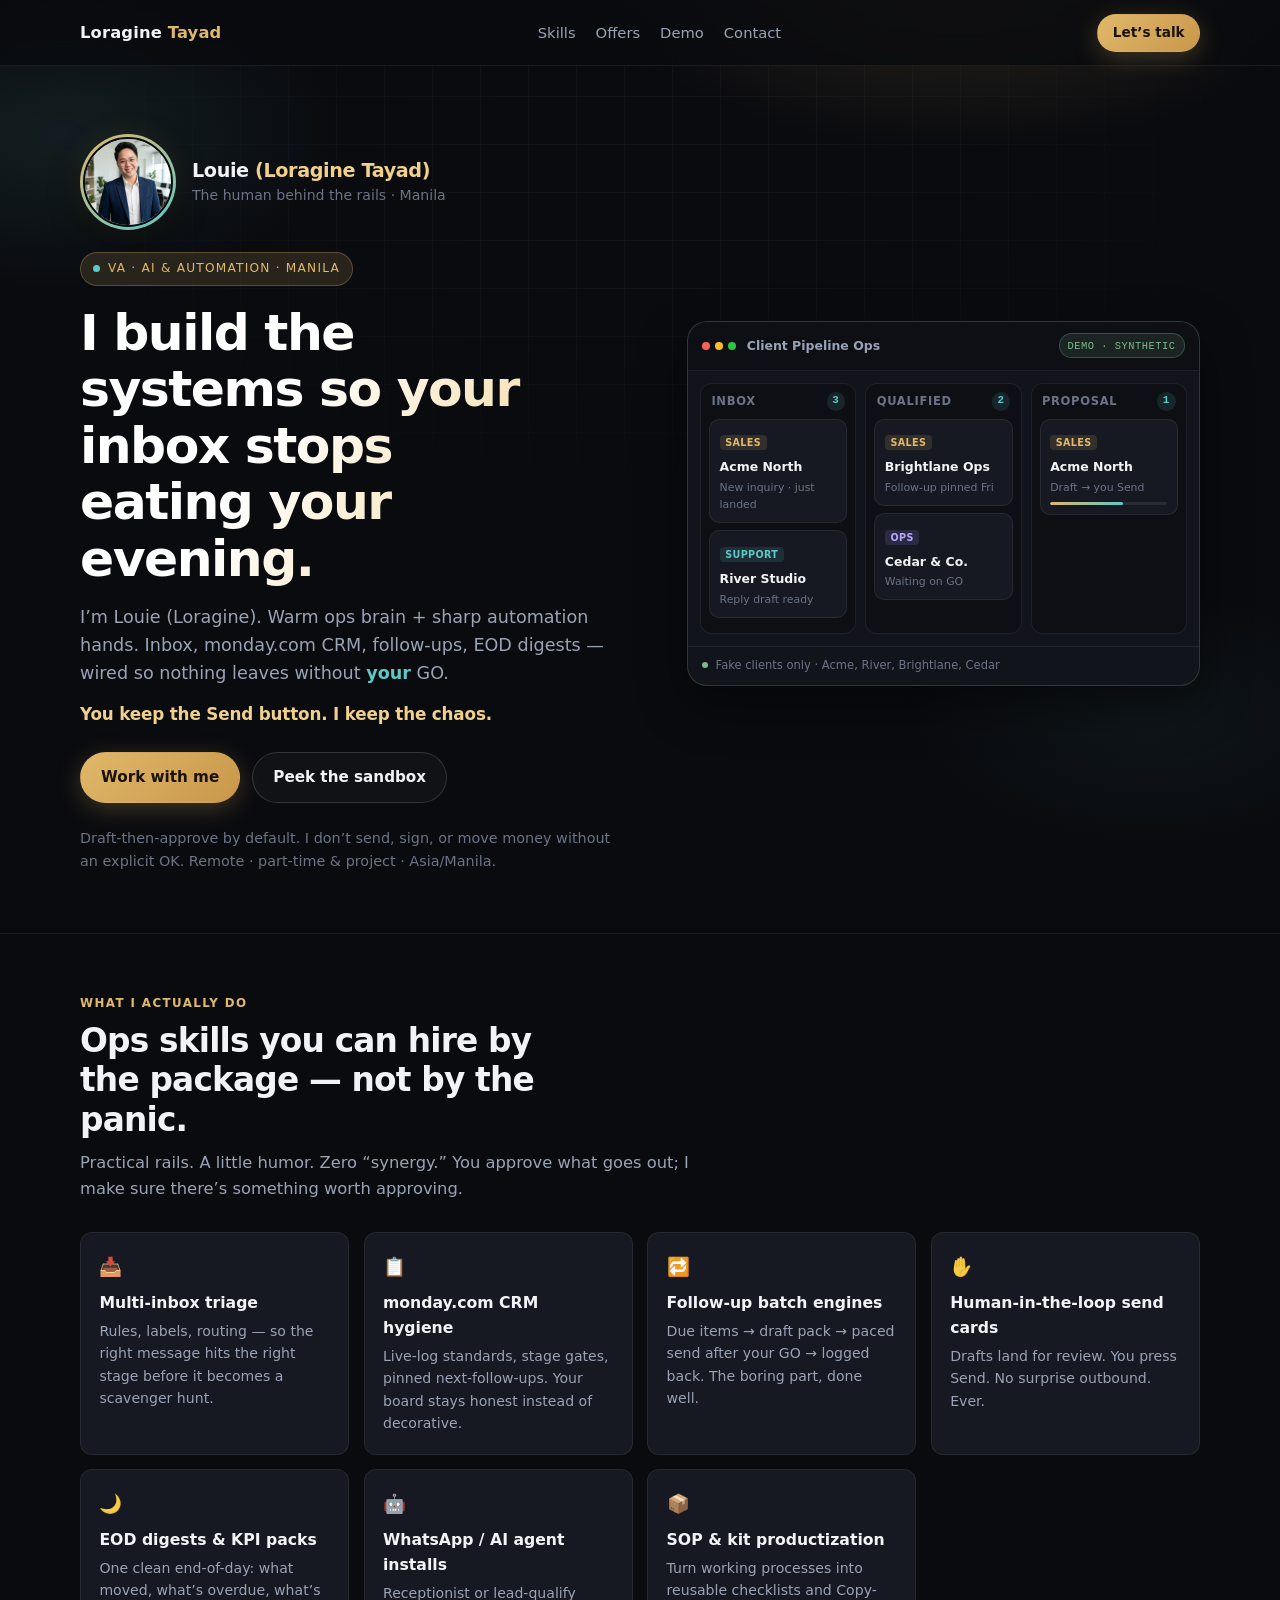
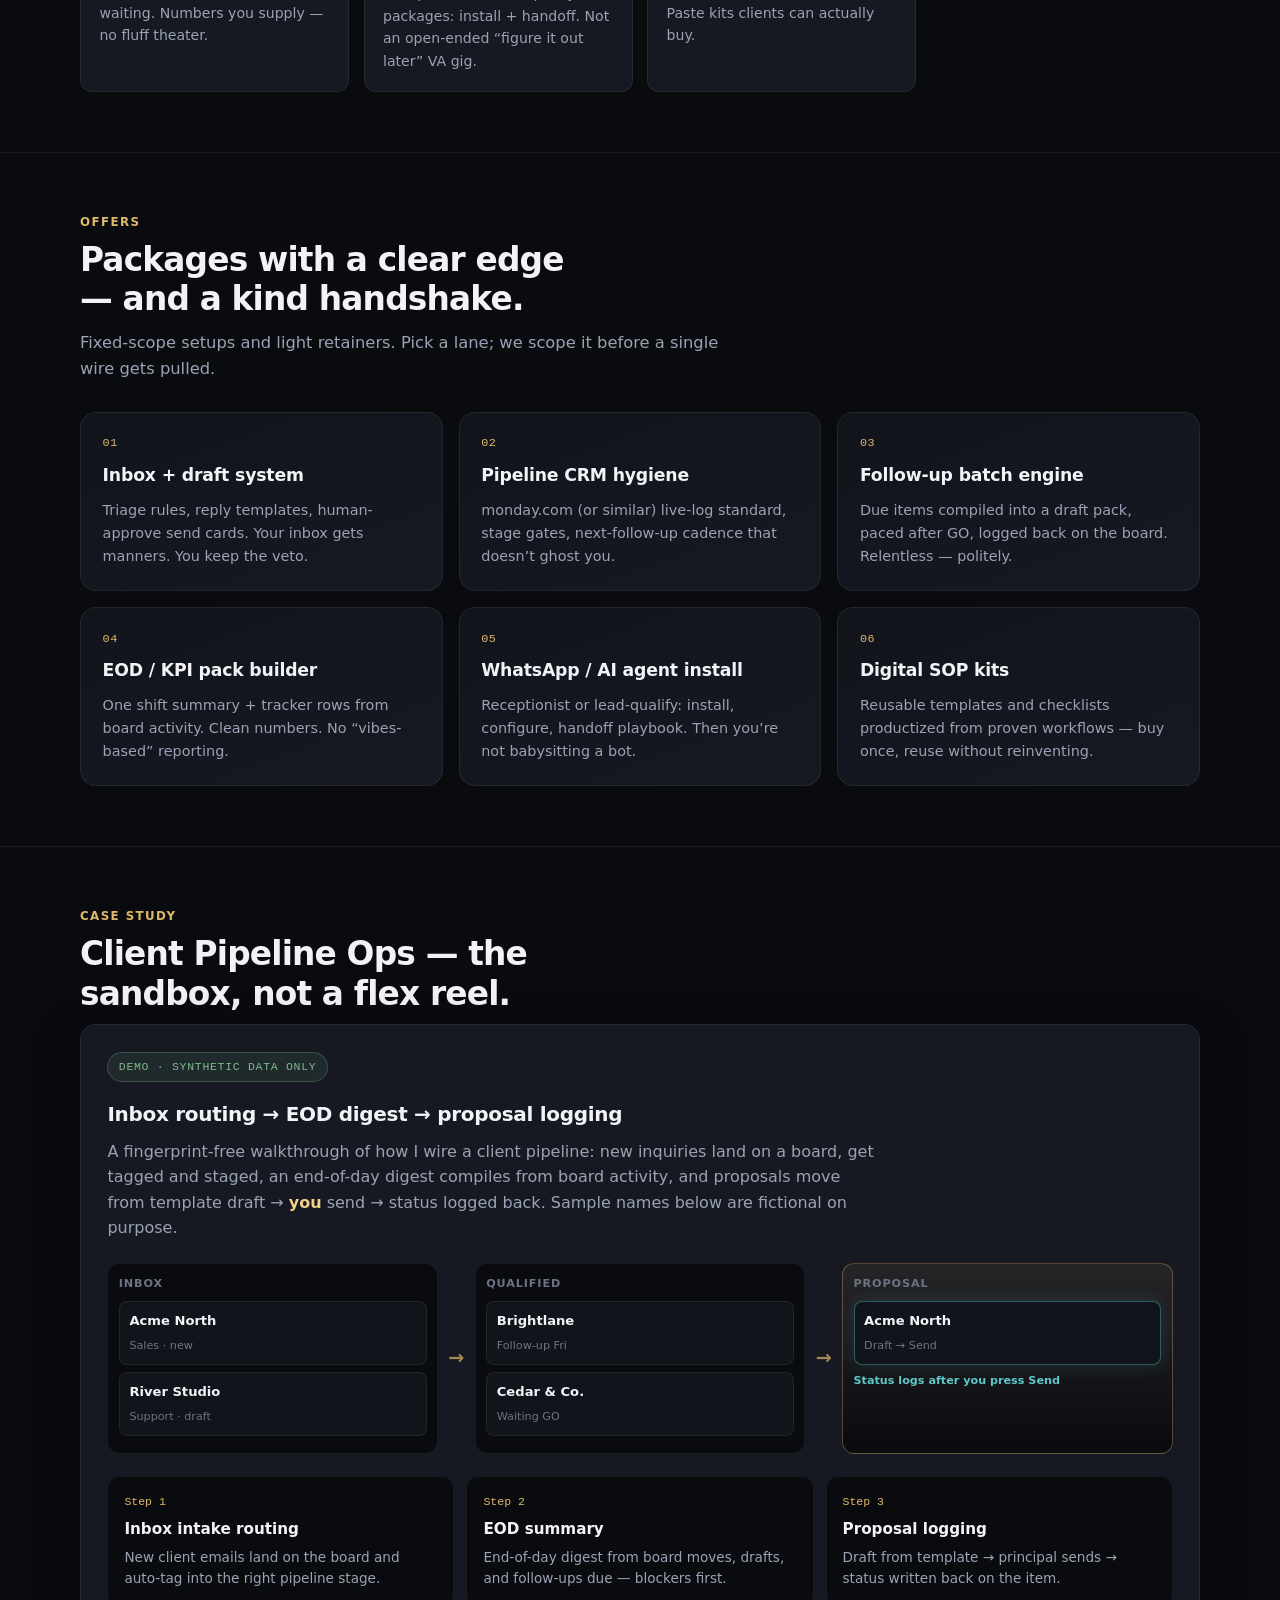
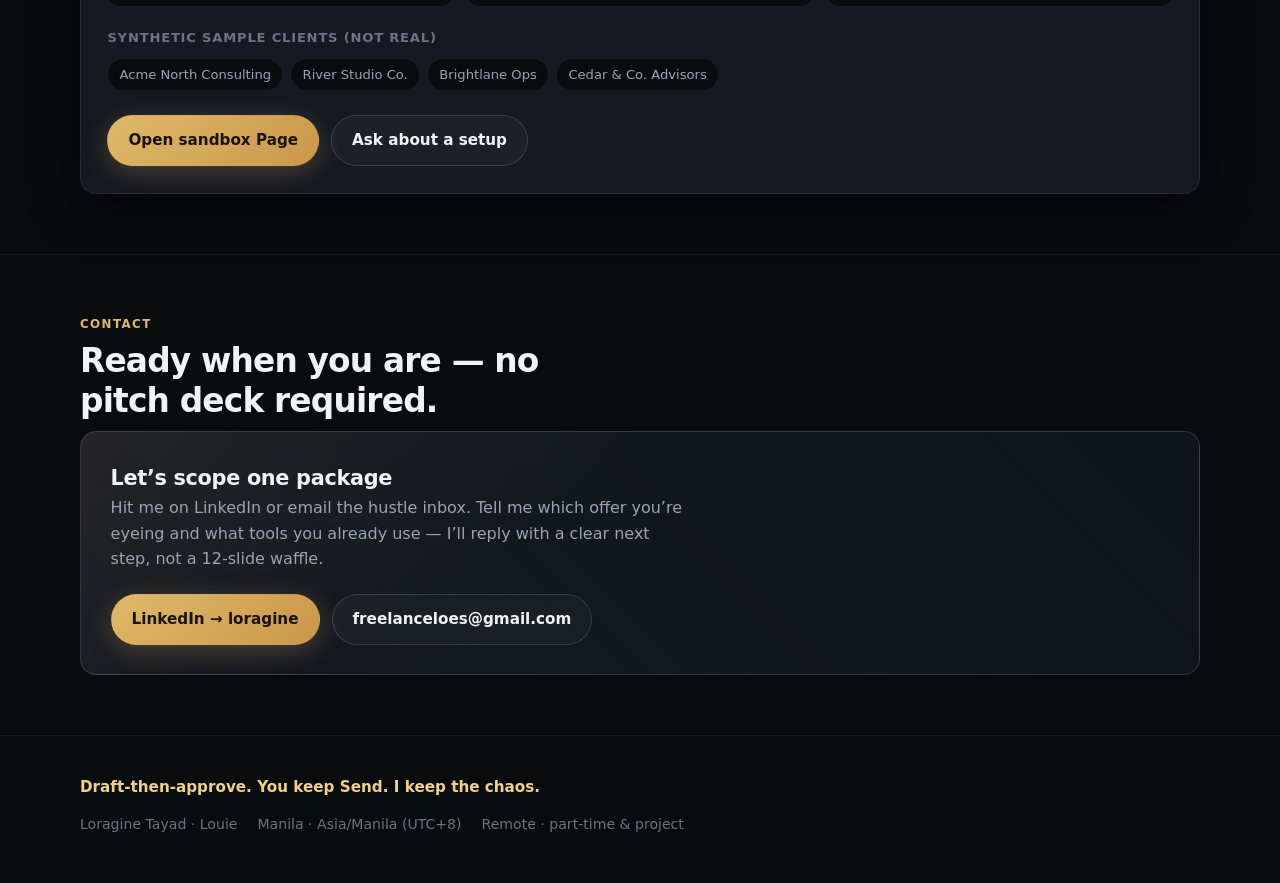
==== index.html @ 125ea27e "Replace hero portrait with Louie’s real headshot Use the 1024×1024 smiling photo (glasses, white shi" ====
<!DOCTYPE html>
<html lang="en">
<head>
  <meta charset="utf-8" />
  <meta name="viewport" content="width=device-width, initial-scale=1" />
  <title>Loragine Tayad — VA + AI/Automation Systems</title>
  <meta name="description" content="Virtual Assistant who builds inbox, monday.com CRM, and follow-up systems — draft-then-approve, so you keep the Send button." />
  <meta name="theme-color" content="#0a0b0f" />
  <link rel="stylesheet" href="styles.css" />
</head>
<body>
  <div class="bg-grid" aria-hidden="true"></div>
  <div class="bg-glow" aria-hidden="true"></div>

  <header class="topbar">
    <div class="wrap topbar-inner">
      <a class="brand" href="#top">Loragine <span>Tayad</span></a>
      <nav class="nav" aria-label="Primary">
        <a href="#skills">Skills</a>
        <a href="#offers">Offers</a>
        <a href="#demo">Demo</a>
        <a href="#contact">Contact</a>
      </nav>
      <a class="btn btn-sm btn-primary topbar-cta" href="#contact">Let’s talk</a>
    </div>
  </header>

  <main id="top">
    <section class="hero">
      <div class="wrap hero-grid">
        <div class="hero-copy reveal">
          <div class="hero-identity">
            <figure class="hero-portrait">
              <img
                src="assets/louie-headshot.jpg"
                srcset="assets/louie-headshot.jpg 512w"
                sizes="(max-width: 720px) 72px, 96px"
                width="96"
                height="96"
                alt="Louie (Loragine Tayad) — VA and automation systems"
                loading="eager"
                decoding="async"
                fetchpriority="high"
              />
            </figure>
            <div class="hero-identity-text">
              <p class="hero-name">Louie <span class="hero-name-brand">(Loragine Tayad)</span></p>
              <p class="hero-tagline">The human behind the rails · Manila</p>
            </div>
          </div>
          <p class="eyebrow"><span class="pulse"></span> VA · AI &amp; Automation · Manila</p>
          <h1>I build the systems so your inbox stops eating your evening.</h1>
          <p class="lede">
            I’m Louie (Loragine). Warm ops brain + sharp automation hands.
            Inbox, monday.com CRM, follow-ups, EOD digests — wired so nothing
            leaves without <em>your</em> GO.
          </p>
          <p class="punch">You keep the Send button. I keep the chaos.</p>
          <div class="cta-row">
            <a class="btn btn-primary" href="#contact">Work with me</a>
            <a class="btn btn-ghost" href="#demo">Peek the sandbox</a>
          </div>
          <p class="trust">
            Draft-then-approve by default. I don’t send, sign, or move money
            without an explicit OK. Remote · part-time &amp; project · Asia/Manila.
          </p>
        </div>

        <aside class="hero-board reveal" aria-label="Synthetic pipeline demo preview">
          <div class="board-chrome">
            <div class="dots"><span></span><span></span><span></span></div>
            <span class="board-title">Client Pipeline Ops</span>
            <span class="demo-pill">DEMO · synthetic</span>
          </div>
          <div class="kanban">
            <div class="col">
              <div class="col-h">Inbox <span>3</span></div>
              <div class="card c-in anim-1">
                <span class="tag-mini sales">Sales</span>
                <strong>Acme North</strong>
                <em>New inquiry · just landed</em>
              </div>
              <div class="card c-in anim-2">
                <span class="tag-mini support">Support</span>
                <strong>River Studio</strong>
                <em>Reply draft ready</em>
              </div>
            </div>
            <div class="col">
              <div class="col-h">Qualified <span>2</span></div>
              <div class="card c-q anim-3">
                <span class="tag-mini sales">Sales</span>
                <strong>Brightlane Ops</strong>
                <em>Follow-up pinned Fri</em>
              </div>
              <div class="card c-q anim-4">
                <span class="tag-mini ops">Ops</span>
                <strong>Cedar &amp; Co.</strong>
                <em>Waiting on GO</em>
              </div>
            </div>
            <div class="col">
              <div class="col-h">Proposal <span>1</span></div>
              <div class="card c-p anim-5">
                <span class="tag-mini sales">Sales</span>
                <strong>Acme North</strong>
                <em>Draft → you Send</em>
                <div class="status-bar"><i></i></div>
              </div>
            </div>
          </div>
          <div class="board-foot">
            <span class="live-dot"></span> Fake clients only · Acme, River, Brightlane, Cedar
          </div>
        </aside>
      </div>
    </section>

    <section id="skills">
      <div class="wrap">
        <p class="section-label reveal">What I actually do</p>
        <h2 class="reveal">Ops skills you can hire by the package — not by the panic.</h2>
        <p class="section-intro reveal">
          Practical rails. A little humor. Zero “synergy.” You approve what goes out; I make sure there’s something worth approving.
        </p>
        <div class="skills-grid">
          <article class="skill reveal">
            <span class="skill-ico" aria-hidden="true">📥</span>
            <strong>Multi-inbox triage</strong>
            <p>Rules, labels, routing — so the right message hits the right stage before it becomes a scavenger hunt.</p>
          </article>
          <article class="skill reveal">
            <span class="skill-ico" aria-hidden="true">📋</span>
            <strong>monday.com CRM hygiene</strong>
            <p>Live-log standards, stage gates, pinned next-follow-ups. Your board stays honest instead of decorative.</p>
          </article>
          <article class="skill reveal">
            <span class="skill-ico" aria-hidden="true">🔁</span>
            <strong>Follow-up batch engines</strong>
            <p>Due items → draft pack → paced send after your GO → logged back. The boring part, done well.</p>
          </article>
          <article class="skill reveal">
            <span class="skill-ico" aria-hidden="true">✋</span>
            <strong>Human-in-the-loop send cards</strong>
            <p>Drafts land for review. You press Send. No surprise outbound. Ever.</p>
          </article>
          <article class="skill reveal">
            <span class="skill-ico" aria-hidden="true">🌙</span>
            <strong>EOD digests &amp; KPI packs</strong>
            <p>One clean end-of-day: what moved, what’s overdue, what’s waiting. Numbers you supply — no fluff theater.</p>
          </article>
          <article class="skill reveal">
            <span class="skill-ico" aria-hidden="true">🤖</span>
            <strong>WhatsApp / AI agent installs</strong>
            <p>Receptionist or lead-qualify packages: install + handoff. Not an open-ended “figure it out later” VA gig.</p>
          </article>
          <article class="skill reveal">
            <span class="skill-ico" aria-hidden="true">📦</span>
            <strong>SOP &amp; kit productization</strong>
            <p>Turn working processes into reusable checklists and Copy-Paste kits clients can actually buy.</p>
          </article>
        </div>
      </div>
    </section>

    <section id="offers">
      <div class="wrap">
        <p class="section-label reveal">Offers</p>
        <h2 class="reveal">Packages with a clear edge — and a kind handshake.</h2>
        <p class="section-intro reveal">
          Fixed-scope setups and light retainers. Pick a lane; we scope it before a single wire gets pulled.
        </p>
        <div class="offers-grid">
          <article class="offer reveal">
            <span class="num">01</span>
            <h3>Inbox + draft system</h3>
            <p>Triage rules, reply templates, human-approve send cards. Your inbox gets manners. You keep the veto.</p>
          </article>
          <article class="offer reveal">
            <span class="num">02</span>
            <h3>Pipeline CRM hygiene</h3>
            <p>monday.com (or similar) live-log standard, stage gates, next-follow-up cadence that doesn’t ghost you.</p>
          </article>
          <article class="offer reveal">
            <span class="num">03</span>
            <h3>Follow-up batch engine</h3>
            <p>Due items compiled into a draft pack, paced after GO, logged back on the board. Relentless — politely.</p>
          </article>
          <article class="offer reveal">
            <span class="num">04</span>
            <h3>EOD / KPI pack builder</h3>
            <p>One shift summary + tracker rows from board activity. Clean numbers. No “vibes-based” reporting.</p>
          </article>
          <article class="offer reveal">
            <span class="num">05</span>
            <h3>WhatsApp / AI agent install</h3>
            <p>Receptionist or lead-qualify: install, configure, handoff playbook. Then you’re not babysitting a bot.</p>
          </article>
          <article class="offer reveal">
            <span class="num">06</span>
            <h3>Digital SOP kits</h3>
            <p>Reusable templates and checklists productized from proven workflows — buy once, reuse without reinventing.</p>
          </article>
        </div>
      </div>
    </section>

    <section id="demo">
      <div class="wrap">
        <p class="section-label reveal">Case study</p>
        <h2 class="reveal">Client Pipeline Ops — the sandbox, not a flex reel.</h2>
        <div class="case reveal">
          <span class="demo-banner">DEMO · synthetic data only</span>
          <h3>Inbox routing → EOD digest → proposal logging</h3>
          <p>
            A fingerprint-free walkthrough of how I wire a client pipeline: new inquiries land on a board,
            get tagged and staged, an end-of-day digest compiles from board activity, and proposals move
            from template draft → <strong>you</strong> send → status logged back. Sample names below are fictional on purpose.
          </p>

          <div class="board-preview-lg" aria-hidden="true">
            <div class="bp-col">
              <header>Inbox</header>
              <div class="bp-card"><b>Acme North</b><span>Sales · new</span></div>
              <div class="bp-card"><b>River Studio</b><span>Support · draft</span></div>
            </div>
            <div class="bp-arrow">→</div>
            <div class="bp-col">
              <header>Qualified</header>
              <div class="bp-card"><b>Brightlane</b><span>Follow-up Fri</span></div>
              <div class="bp-card"><b>Cedar &amp; Co.</b><span>Waiting GO</span></div>
            </div>
            <div class="bp-arrow">→</div>
            <div class="bp-col accent">
              <header>Proposal</header>
              <div class="bp-card glow"><b>Acme North</b><span>Draft → Send</span></div>
              <div class="bp-note">Status logs after you press Send</div>
            </div>
          </div>

          <div class="flow">
            <div class="flow-step">
              <div class="step-n">Step 1</div>
              <strong>Inbox intake routing</strong>
              <p>New client emails land on the board and auto-tag into the right pipeline stage.</p>
            </div>
            <div class="flow-step">
              <div class="step-n">Step 2</div>
              <strong>EOD summary</strong>
              <p>End-of-day digest from board moves, drafts, and follow-ups due — blockers first.</p>
            </div>
            <div class="flow-step">
              <div class="step-n">Step 3</div>
              <strong>Proposal logging</strong>
              <p>Draft from template → principal sends → status written back on the item.</p>
            </div>
          </div>

          <div class="samples">
            <h4>Synthetic sample clients (not real)</h4>
            <div class="sample-tags">
              <span class="tag">Acme North Consulting</span>
              <span class="tag">River Studio Co.</span>
              <span class="tag">Brightlane Ops</span>
              <span class="tag">Cedar &amp; Co. Advisors</span>
            </div>
          </div>

          <div class="cta-row" style="margin-top: 1.5rem;">
            <a class="btn btn-primary" href="https://cursor.com/canvas/store-31d9d9e1-8314-42cf-82dd-12904facf431/64502b14-8eba-4859-a90d-d63d875d2059" target="_blank" rel="noopener noreferrer">Open sandbox Page</a>
            <a class="btn btn-ghost" href="#contact">Ask about a setup</a>
          </div>
        </div>
      </div>
    </section>

    <section id="contact">
      <div class="wrap">
        <p class="section-label reveal">Contact</p>
        <h2 class="reveal">Ready when you are — no pitch deck required.</h2>
        <div class="contact-card reveal">
          <div>
            <h3>Let’s scope one package</h3>
            <p>
              Hit me on LinkedIn or email the hustle inbox. Tell me which offer you’re eyeing and
              what tools you already use — I’ll reply with a clear next step, not a 12-slide waffle.
            </p>
          </div>
          <div class="contact-links">
            <a class="btn btn-primary" href="https://www.linkedin.com/in/loragine/" target="_blank" rel="noopener noreferrer">LinkedIn → loragine</a>
            <a class="btn btn-ghost" href="mailto:freelanceloes@gmail.com">freelanceloes@gmail.com</a>
          </div>
        </div>
      </div>
    </section>
  </main>

  <footer>
    <div class="wrap">
      <p class="promise">Draft-then-approve. You keep Send. I keep the chaos.</p>
      <div class="meta">
        <span>Loragine Tayad · Louie</span>
        <span>Manila · Asia/Manila (UTC+8)</span>
        <span>Remote · part-time &amp; project</span>
      </div>
    </div>
  </footer>

  <script>
    (function () {
      var nodes = document.querySelectorAll('.reveal');
      if (!('IntersectionObserver' in window)) {
        nodes.forEach(function (n) { n.classList.add('in'); });
        return;
      }
      var io = new IntersectionObserver(function (entries) {
        entries.forEach(function (e) {
          if (e.isIntersecting) {
            e.target.classList.add('in');
            io.unobserve(e.target);
          }
        });
      }, { threshold: 0.12, rootMargin: '0px 0px -40px 0px' });
      nodes.forEach(function (n) { io.observe(n); });
    })();
  </script>
</body>
</html>
---- styles.css ----
:root {
  --bg: #0a0b0f;
  --bg-elevated: #12141c;
  --bg-card: #161922;
  --border: rgba(255, 255, 255, 0.07);
  --border-strong: rgba(255, 255, 255, 0.14);
  --text: #f2f3f7;
  --text-muted: #9aa3b5;
  --text-dim: #6b7385;
  --gold: #e0b86a;
  --gold-soft: rgba(224, 184, 106, 0.14);
  --gold-strong: #f0d08a;
  --cyan: #5ec8c8;
  --cyan-soft: rgba(94, 200, 200, 0.12);
  --success: #7dba8a;
  --radius: 16px;
  --radius-sm: 12px;
  --max: 1120px;
  --font: "Segoe UI", system-ui, -apple-system, BlinkMacSystemFont, "Helvetica Neue", sans-serif;
  --mono: ui-monospace, "SF Mono", Menlo, Consolas, monospace;
  --shadow: 0 18px 50px rgba(0, 0, 0, 0.45);
}

*, *::before, *::after { box-sizing: border-box; margin: 0; padding: 0; }

html { scroll-behavior: smooth; }

body {
  font-family: var(--font);
  background: var(--bg);
  color: var(--text);
  line-height: 1.6;
  -webkit-font-smoothing: antialiased;
  min-height: 100vh;
  overflow-x: hidden;
}

a { color: var(--gold-strong); text-decoration: none; }
a:hover { text-decoration: underline; }

.wrap {
  width: min(100% - 2rem, var(--max));
  margin-inline: auto;
  position: relative;
  z-index: 1;
}

/* Ambient background */
.bg-grid {
  position: fixed;
  inset: 0;
  z-index: 0;
  pointer-events: none;
  background-image:
    linear-gradient(rgba(255,255,255,0.03) 1px, transparent 1px),
    linear-gradient(90deg, rgba(255,255,255,0.03) 1px, transparent 1px);
  background-size: 48px 48px;
  mask-image: radial-gradient(ellipse 70% 55% at 50% 20%, black 20%, transparent 75%);
}

.bg-glow {
  position: fixed;
  inset: 0;
  z-index: 0;
  pointer-events: none;
  background:
    radial-gradient(ellipse 55% 40% at 75% -5%, rgba(224, 184, 106, 0.16), transparent 55%),
    radial-gradient(ellipse 45% 35% at 5% 15%, rgba(94, 200, 200, 0.1), transparent 50%),
    radial-gradient(ellipse 40% 30% at 90% 80%, rgba(94, 200, 200, 0.06), transparent 50%);
}

/* Top bar */
.topbar {
  position: sticky;
  top: 0;
  z-index: 30;
  backdrop-filter: blur(16px) saturate(1.2);
  background: rgba(10, 11, 15, 0.78);
  border-bottom: 1px solid var(--border);
}

.topbar-inner {
  display: flex;
  align-items: center;
  justify-content: space-between;
  padding: 0.85rem 0;
  gap: 1rem;
}

.brand {
  font-weight: 700;
  letter-spacing: 0.01em;
  color: var(--text);
  text-decoration: none;
  font-size: 1.02rem;
}
.brand span { color: var(--gold); }
.brand:hover { text-decoration: none; }

.nav {
  display: flex;
  flex-wrap: wrap;
  gap: 0.35rem 1.25rem;
  font-size: 0.92rem;
}
.nav a { color: var(--text-muted); text-decoration: none; transition: color 0.15s; }
.nav a:hover { color: var(--text); }

.topbar-cta { display: none; }

/* Buttons */
.btn {
  display: inline-flex;
  align-items: center;
  justify-content: center;
  gap: 0.4rem;
  padding: 0.78rem 1.25rem;
  border-radius: 999px;
  font-weight: 650;
  font-size: 0.95rem;
  border: 1px solid transparent;
  text-decoration: none;
  transition: transform 0.15s, background 0.15s, border-color 0.15s, box-shadow 0.15s, color 0.15s;
  cursor: pointer;
}
.btn:hover { text-decoration: none; transform: translateY(-1px); }
.btn:active { transform: translateY(0); }

.btn-sm { padding: 0.45rem 0.9rem; font-size: 0.85rem; }

.btn-primary {
  background: linear-gradient(135deg, var(--gold), #c9974a);
  color: #1a1206;
  box-shadow: 0 6px 24px rgba(224, 184, 106, 0.25);
}
.btn-primary:hover {
  background: linear-gradient(135deg, var(--gold-strong), var(--gold));
  color: #1a1206;
  box-shadow: 0 8px 28px rgba(224, 184, 106, 0.35);
}

.btn-ghost {
  background: rgba(255,255,255,0.03);
  color: var(--text);
  border-color: var(--border-strong);
}
.btn-ghost:hover {
  border-color: var(--cyan);
  color: var(--cyan);
  background: var(--cyan-soft);
}

.cta-row {
  display: flex;
  flex-wrap: wrap;
  gap: 0.75rem;
}

/* Hero */
.hero {
  padding: 4.25rem 0 3.75rem;
  border-bottom: 1px solid var(--border);
}

.hero-grid {
  display: grid;
  grid-template-columns: 1.05fr 0.95fr;
  gap: 2.5rem;
  align-items: center;
}

.hero-identity {
  display: flex;
  align-items: center;
  gap: 1rem;
  margin-bottom: 1.35rem;
}

.hero-portrait {
  flex-shrink: 0;
  width: clamp(4.5rem, 14vw, 6rem);
  height: clamp(4.5rem, 14vw, 6rem);
  margin: 0;
  padding: 3px;
  border-radius: 50%;
  background: linear-gradient(145deg, var(--gold), var(--cyan));
  box-shadow:
    0 10px 32px rgba(0, 0, 0, 0.45),
    0 0 28px rgba(224, 184, 106, 0.12);
}

.hero-portrait img {
  display: block;
  width: 100%;
  height: 100%;
  object-fit: cover;
  object-position: center 22%;
  border-radius: 50%;
  border: 2px solid var(--bg);
}

.hero-identity-text {
  min-width: 0;
}

.hero-name {
  font-size: clamp(1.05rem, 2.5vw, 1.2rem);
  font-weight: 700;
  letter-spacing: -0.02em;
  color: var(--text);
  line-height: 1.25;
  margin-bottom: 0.2rem;
}

.hero-name-brand {
  font-weight: 650;
  color: var(--gold-strong);
}

.hero-tagline {
  font-size: 0.88rem;
  color: var(--text-dim);
  line-height: 1.35;
}

.eyebrow {
  display: inline-flex;
  align-items: center;
  gap: 0.5rem;
  font-size: 0.76rem;
  letter-spacing: 0.1em;
  text-transform: uppercase;
  color: var(--gold);
  background: var(--gold-soft);
  border: 1px solid rgba(224, 184, 106, 0.28);
  padding: 0.38rem 0.75rem;
  border-radius: 999px;
  margin-bottom: 1.2rem;
}

.pulse {
  width: 7px;
  height: 7px;
  border-radius: 50%;
  background: var(--cyan);
  box-shadow: 0 0 0 0 rgba(94, 200, 200, 0.55);
  animation: pulse 2s ease-out infinite;
}

@keyframes pulse {
  0% { box-shadow: 0 0 0 0 rgba(94, 200, 200, 0.55); }
  70% { box-shadow: 0 0 0 10px rgba(94, 200, 200, 0); }
  100% { box-shadow: 0 0 0 0 rgba(94, 200, 200, 0); }
}

.hero h1 {
  font-size: clamp(2.05rem, 4.6vw, 3.15rem);
  line-height: 1.12;
  font-weight: 750;
  letter-spacing: -0.03em;
  max-width: 14ch;
  margin-bottom: 1rem;
  background: linear-gradient(120deg, #fff 40%, var(--gold-strong) 100%);
  -webkit-background-clip: text;
  background-clip: text;
  color: transparent;
}

.hero .lede {
  font-size: 1.1rem;
  color: var(--text-muted);
  max-width: 36rem;
  margin-bottom: 0.85rem;
}
.hero .lede em { color: var(--cyan); font-style: normal; font-weight: 600; }

.punch {
  font-size: 1.05rem;
  font-weight: 650;
  color: var(--gold-strong);
  margin-bottom: 1.5rem;
  letter-spacing: -0.01em;
}

.trust {
  margin-top: 1.5rem;
  font-size: 0.9rem;
  color: var(--text-dim);
  max-width: 34rem;
}

/* Kanban mock */
.hero-board {
  background: var(--bg-elevated);
  border: 1px solid var(--border-strong);
  border-radius: calc(var(--radius) + 4px);
  box-shadow: var(--shadow);
  overflow: hidden;
  transform: perspective(1200px) rotateY(-3deg) rotateX(2deg);
  transition: transform 0.35s ease;
}
.hero-board:hover { transform: perspective(1200px) rotateY(0deg) rotateX(0deg); }

.board-chrome {
  display: flex;
  align-items: center;
  gap: 0.65rem;
  padding: 0.7rem 0.9rem;
  border-bottom: 1px solid var(--border);
  background: rgba(0,0,0,0.25);
}

.dots { display: flex; gap: 5px; }
.dots span {
  width: 8px; height: 8px; border-radius: 50%;
  background: #3a3f4d;
}
.dots span:nth-child(1) { background: #ff5f57; }
.dots span:nth-child(2) { background: #febc2e; }
.dots span:nth-child(3) { background: #28c840; }

.board-title {
  font-size: 0.78rem;
  color: var(--text-muted);
  font-weight: 600;
  flex: 1;
}

.demo-pill {
  font-family: var(--mono);
  font-size: 0.65rem;
  letter-spacing: 0.05em;
  text-transform: uppercase;
  color: var(--success);
  background: rgba(125, 186, 138, 0.12);
  border: 1px solid rgba(125, 186, 138, 0.3);
  padding: 0.2rem 0.5rem;
  border-radius: 999px;
}

.kanban {
  display: grid;
  grid-template-columns: repeat(3, 1fr);
  gap: 0.55rem;
  padding: 0.75rem;
  min-height: 260px;
}

.col {
  background: rgba(0,0,0,0.22);
  border-radius: var(--radius-sm);
  padding: 0.5rem;
  border: 1px solid var(--border);
}

.col-h {
  font-size: 0.72rem;
  text-transform: uppercase;
  letter-spacing: 0.06em;
  color: var(--text-dim);
  font-weight: 650;
  margin-bottom: 0.5rem;
  display: flex;
  justify-content: space-between;
  padding: 0 0.15rem;
}
.col-h span {
  font-family: var(--mono);
  color: var(--cyan);
  background: var(--cyan-soft);
  padding: 0.05rem 0.35rem;
  border-radius: 999px;
  font-size: 0.68rem;
}

.card {
  background: var(--bg-card);
  border: 1px solid var(--border);
  border-radius: 10px;
  padding: 0.55rem 0.6rem;
  margin-bottom: 0.45rem;
  animation: cardIn 0.6s ease both;
}
.card strong {
  display: block;
  font-size: 0.78rem;
  margin: 0.2rem 0 0.1rem;
  color: var(--text);
}
.card em {
  display: block;
  font-style: normal;
  font-size: 0.68rem;
  color: var(--text-dim);
}

.tag-mini {
  font-size: 0.6rem;
  font-weight: 700;
  letter-spacing: 0.04em;
  text-transform: uppercase;
  padding: 0.12rem 0.35rem;
  border-radius: 4px;
}
.tag-mini.sales { background: var(--gold-soft); color: var(--gold); }
.tag-mini.support { background: var(--cyan-soft); color: var(--cyan); }
.tag-mini.ops { background: rgba(160,140,255,0.15); color: #b8a8ff; }

.status-bar {
  margin-top: 0.4rem;
  height: 3px;
  background: rgba(255,255,255,0.08);
  border-radius: 99px;
  overflow: hidden;
}
.status-bar i {
  display: block;
  height: 100%;
  width: 62%;
  background: linear-gradient(90deg, var(--gold), var(--cyan));
  border-radius: 99px;
  animation: barGrow 2.2s ease-in-out infinite alternate;
}

@keyframes barGrow {
  from { width: 40%; }
  to { width: 78%; }
}

@keyframes cardIn {
  from { opacity: 0; transform: translateY(8px); }
  to { opacity: 1; transform: translateY(0); }
}
.anim-1 { animation-delay: 0.1s; }
.anim-2 { animation-delay: 0.25s; }
.anim-3 { animation-delay: 0.4s; }
.anim-4 { animation-delay: 0.55s; }
.anim-5 { animation-delay: 0.7s; }

.board-foot {
  display: flex;
  align-items: center;
  gap: 0.45rem;
  padding: 0.55rem 0.9rem 0.7rem;
  font-size: 0.72rem;
  color: var(--text-dim);
  border-top: 1px solid var(--border);
}

.live-dot {
  width: 6px; height: 6px; border-radius: 50%;
  background: var(--success);
  animation: pulse 2s ease-out infinite;
}

/* Sections */
section {
  padding: 3.75rem 0;
  border-bottom: 1px solid var(--border);
  position: relative;
  z-index: 1;
}

.section-label {
  font-size: 0.74rem;
  letter-spacing: 0.12em;
  text-transform: uppercase;
  color: var(--gold);
  margin-bottom: 0.55rem;
  font-weight: 650;
}

h2 {
  font-size: clamp(1.55rem, 3.2vw, 2.05rem);
  letter-spacing: -0.025em;
  margin-bottom: 0.65rem;
  max-width: 22ch;
  line-height: 1.2;
}

.section-intro {
  color: var(--text-muted);
  max-width: 40rem;
  margin-bottom: 1.85rem;
  font-size: 1.02rem;
}

/* Skills */
.skills-grid {
  display: grid;
  grid-template-columns: repeat(auto-fill, minmax(240px, 1fr));
  gap: 0.9rem;
}

.skill {
  background: var(--bg-card);
  border: 1px solid var(--border);
  border-radius: var(--radius-sm);
  padding: 1.15rem 1.15rem 1.2rem;
  transition: transform 0.2s, border-color 0.2s, box-shadow 0.2s;
}
.skill:hover {
  transform: translateY(-4px);
  border-color: rgba(224, 184, 106, 0.35);
  box-shadow: 0 12px 32px rgba(0,0,0,0.35);
}

.skill-ico {
  display: block;
  font-size: 1.15rem;
  margin-bottom: 0.55rem;
  filter: grayscale(0.2);
}

.skill strong {
  display: block;
  font-size: 0.98rem;
  margin-bottom: 0.3rem;
}

.skill p {
  font-size: 0.88rem;
  color: var(--text-muted);
}

/* Offers */
.offers-grid {
  display: grid;
  grid-template-columns: repeat(auto-fill, minmax(280px, 1fr));
  gap: 1rem;
}

.offer {
  background: linear-gradient(160deg, var(--bg-elevated), var(--bg-card));
  border: 1px solid var(--border);
  border-radius: var(--radius);
  padding: 1.35rem 1.35rem 1.4rem;
  display: flex;
  flex-direction: column;
  gap: 0.55rem;
  min-height: 168px;
  transition: transform 0.2s, border-color 0.2s, box-shadow 0.2s;
  position: relative;
  overflow: hidden;
}
.offer::before {
  content: "";
  position: absolute;
  top: 0; left: 0; right: 0;
  height: 2px;
  background: linear-gradient(90deg, transparent, var(--gold), var(--cyan), transparent);
  opacity: 0;
  transition: opacity 0.2s;
}
.offer:hover {
  transform: translateY(-5px);
  border-color: rgba(94, 200, 200, 0.3);
  box-shadow: 0 14px 36px rgba(0,0,0,0.4);
}
.offer:hover::before { opacity: 1; }

.offer .num {
  font-family: var(--mono);
  font-size: 0.74rem;
  color: var(--gold);
  letter-spacing: 0.04em;
}

.offer h3 {
  font-size: 1.08rem;
  font-weight: 700;
  letter-spacing: -0.01em;
}

.offer p {
  font-size: 0.9rem;
  color: var(--text-muted);
  flex: 1;
}

/* Case / demo */
.demo-banner {
  display: inline-flex;
  align-items: center;
  gap: 0.4rem;
  font-family: var(--mono);
  font-size: 0.72rem;
  letter-spacing: 0.06em;
  text-transform: uppercase;
  color: var(--success);
  background: rgba(125, 186, 138, 0.1);
  border: 1px solid rgba(125, 186, 138, 0.28);
  padding: 0.3rem 0.65rem;
  border-radius: 999px;
  margin-bottom: 1rem;
}

.case {
  background: var(--bg-card);
  border: 1px solid var(--border);
  border-radius: var(--radius);
  padding: 1.65rem;
  box-shadow: var(--shadow);
}

.case h3 {
  font-size: 1.25rem;
  margin-bottom: 0.55rem;
  letter-spacing: -0.015em;
}

.case > p {
  color: var(--text-muted);
  margin-bottom: 1.4rem;
  max-width: 48rem;
}
.case > p strong { color: var(--gold-strong); font-weight: 650; }

.board-preview-lg {
  display: flex;
  align-items: stretch;
  gap: 0.65rem;
  margin-bottom: 1.4rem;
  flex-wrap: wrap;
}

.bp-col {
  flex: 1;
  min-width: 140px;
  background: var(--bg);
  border: 1px solid var(--border);
  border-radius: var(--radius-sm);
  padding: 0.65rem;
}
.bp-col.accent {
  border-color: rgba(224, 184, 106, 0.35);
  background: linear-gradient(180deg, rgba(224,184,106,0.08), var(--bg));
}
.bp-col header {
  font-size: 0.7rem;
  text-transform: uppercase;
  letter-spacing: 0.08em;
  color: var(--text-dim);
  margin-bottom: 0.5rem;
  font-weight: 700;
}
.bp-card {
  background: var(--bg-elevated);
  border: 1px solid var(--border);
  border-radius: 8px;
  padding: 0.5rem 0.6rem;
  margin-bottom: 0.4rem;
}
.bp-card b { display: block; font-size: 0.82rem; }
.bp-card span { font-size: 0.7rem; color: var(--text-dim); }
.bp-card.glow {
  border-color: rgba(94, 200, 200, 0.4);
  box-shadow: 0 0 18px rgba(94, 200, 200, 0.15);
}
.bp-note {
  font-size: 0.7rem;
  color: var(--cyan);
  margin-top: 0.35rem;
  font-weight: 600;
}
.bp-arrow {
  display: flex;
  align-items: center;
  color: var(--gold);
  font-size: 1.2rem;
  font-weight: 700;
  opacity: 0.7;
}

.flow {
  display: grid;
  grid-template-columns: repeat(3, 1fr);
  gap: 0.75rem;
  margin-bottom: 1.25rem;
}

.flow-step {
  background: var(--bg);
  border: 1px solid var(--border);
  border-radius: var(--radius-sm);
  padding: 1rem;
  transition: border-color 0.2s;
}
.flow-step:hover { border-color: rgba(224, 184, 106, 0.3); }

.flow-step .step-n {
  font-family: var(--mono);
  font-size: 0.72rem;
  color: var(--gold);
  margin-bottom: 0.35rem;
}

.flow-step strong {
  display: block;
  font-size: 0.95rem;
  margin-bottom: 0.3rem;
}

.flow-step p {
  font-size: 0.85rem;
  color: var(--text-muted);
}

.samples { margin-top: 0.5rem; }

.samples h4 {
  font-size: 0.82rem;
  color: var(--text-dim);
  text-transform: uppercase;
  letter-spacing: 0.06em;
  margin-bottom: 0.6rem;
}

.sample-tags {
  display: flex;
  flex-wrap: wrap;
  gap: 0.45rem;
}

.tag {
  font-size: 0.82rem;
  background: var(--bg);
  border: 1px solid var(--border);
  color: var(--text-muted);
  padding: 0.32rem 0.7rem;
  border-radius: 999px;
  transition: border-color 0.15s, color 0.15s;
}
.tag:hover {
  border-color: var(--cyan);
  color: var(--cyan);
}

/* Contact */
.contact-card {
  background:
    linear-gradient(145deg, rgba(224,184,106,0.08), transparent 40%),
    linear-gradient(225deg, rgba(94,200,200,0.06), var(--bg-card));
  border: 1px solid var(--border-strong);
  border-radius: var(--radius);
  padding: 1.85rem;
  display: grid;
  gap: 1.35rem;
}

.contact-card h3 { font-size: 1.3rem; letter-spacing: -0.015em; }
.contact-card p { color: var(--text-muted); max-width: 36rem; }

.contact-links {
  display: flex;
  flex-wrap: wrap;
  gap: 0.75rem;
}

/* Footer */
footer {
  padding: 2.4rem 0 3rem;
  color: var(--text-dim);
  font-size: 0.88rem;
  position: relative;
  z-index: 1;
}

footer .promise {
  color: var(--gold-strong);
  font-weight: 600;
  margin-bottom: 0.85rem;
  max-width: 36rem;
  font-size: 0.95rem;
}

footer .meta {
  display: flex;
  flex-wrap: wrap;
  gap: 0.5rem 1.25rem;
}

/* Scroll reveal */
.reveal {
  opacity: 0;
  transform: translateY(18px);
  transition: opacity 0.55s ease, transform 0.55s ease;
}
.reveal.in {
  opacity: 1;
  transform: translateY(0);
}

/* Responsive */
@media (max-width: 900px) {
  .hero-grid { grid-template-columns: 1fr; gap: 2rem; }
  .hero h1 { max-width: none; }
  .hero-board { transform: none; }
  .hero-board:hover { transform: none; }
  .bp-arrow { display: none; }
}

@media (max-width: 720px) {
  .hero { padding: 2.75rem 0 2.5rem; }
  .hero-identity { gap: 0.85rem; margin-bottom: 1.15rem; }
  .hero-tagline { font-size: 0.82rem; }
  .flow { grid-template-columns: 1fr; }
  .nav { display: none; }
  .topbar-cta { display: inline-flex; }
  .kanban { grid-template-columns: 1fr; min-height: 0; }
  .board-preview-lg { flex-direction: column; }
}

@media (prefers-reduced-motion: reduce) {
  *, *::before, *::after {
    animation-duration: 0.01ms !important;
    animation-iteration-count: 1 !important;
    transition-duration: 0.01ms !important;
  }
  .reveal { opacity: 1; transform: none; }
}
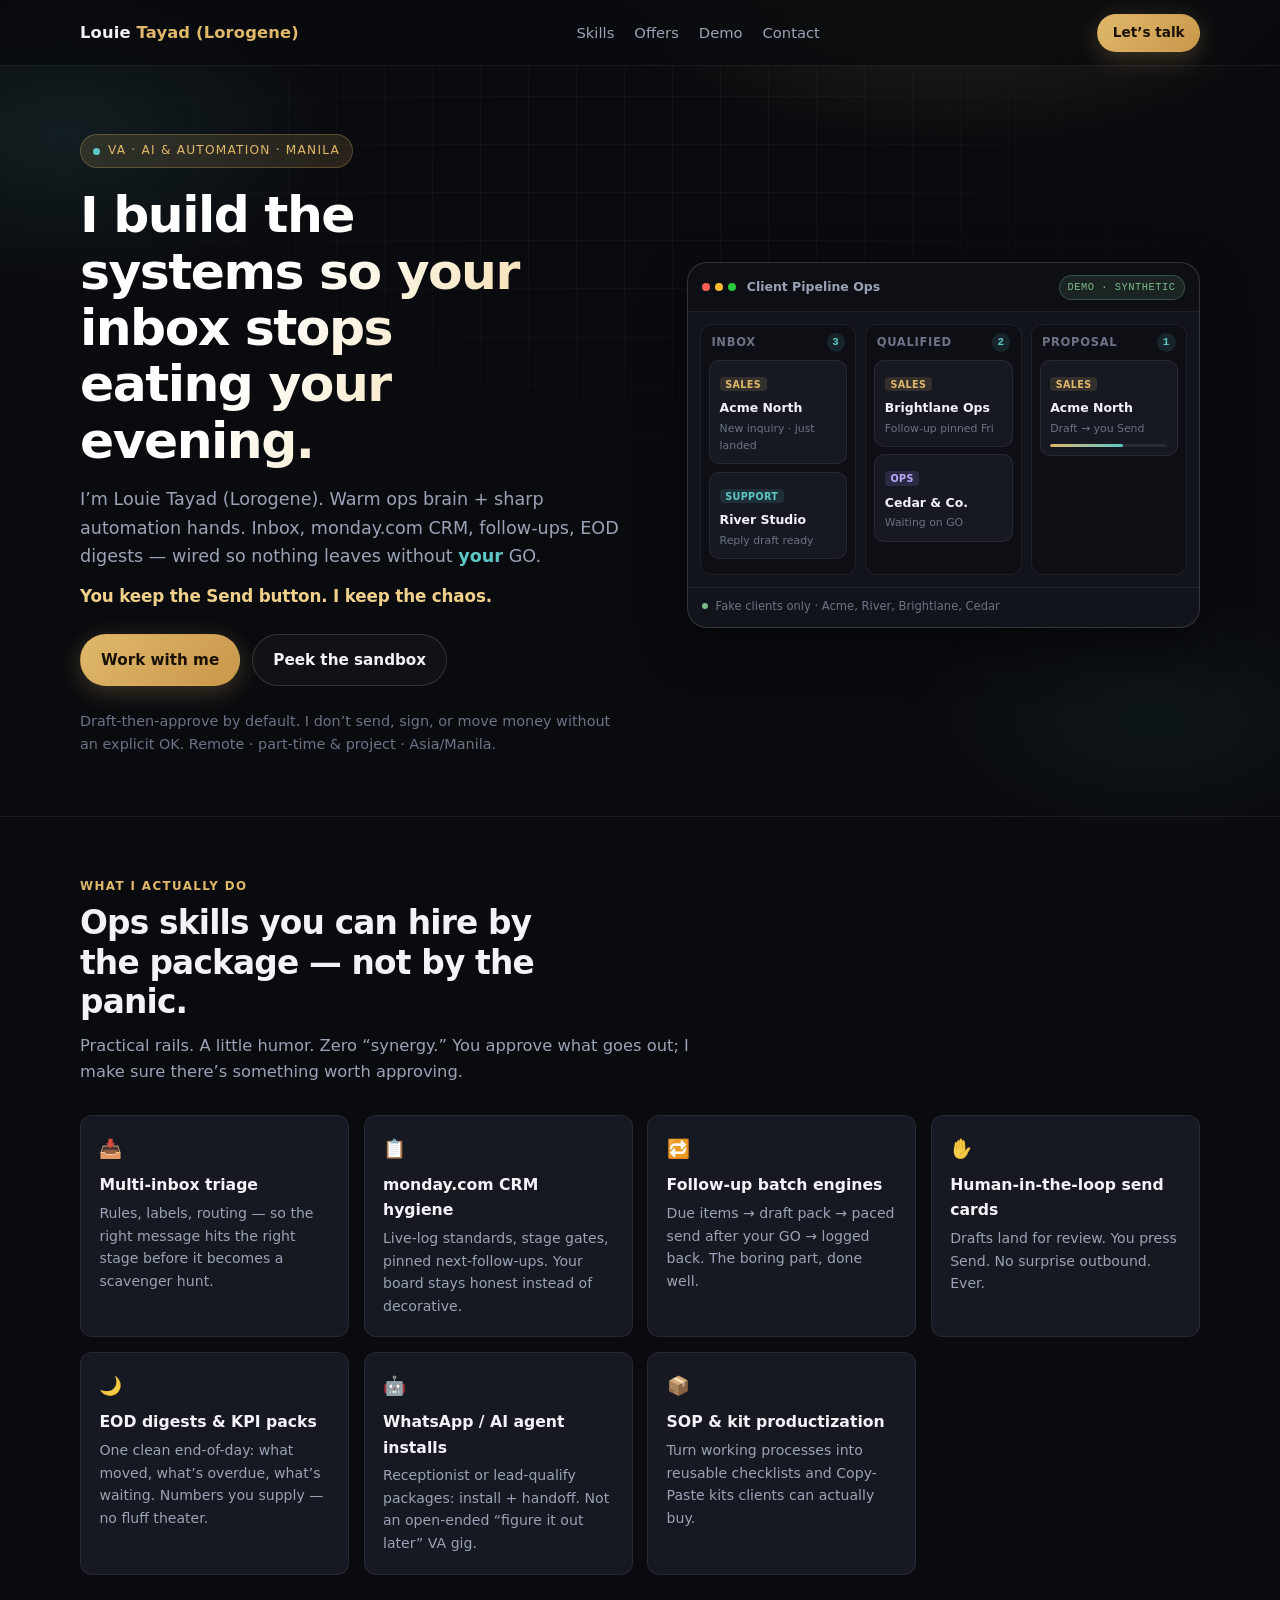
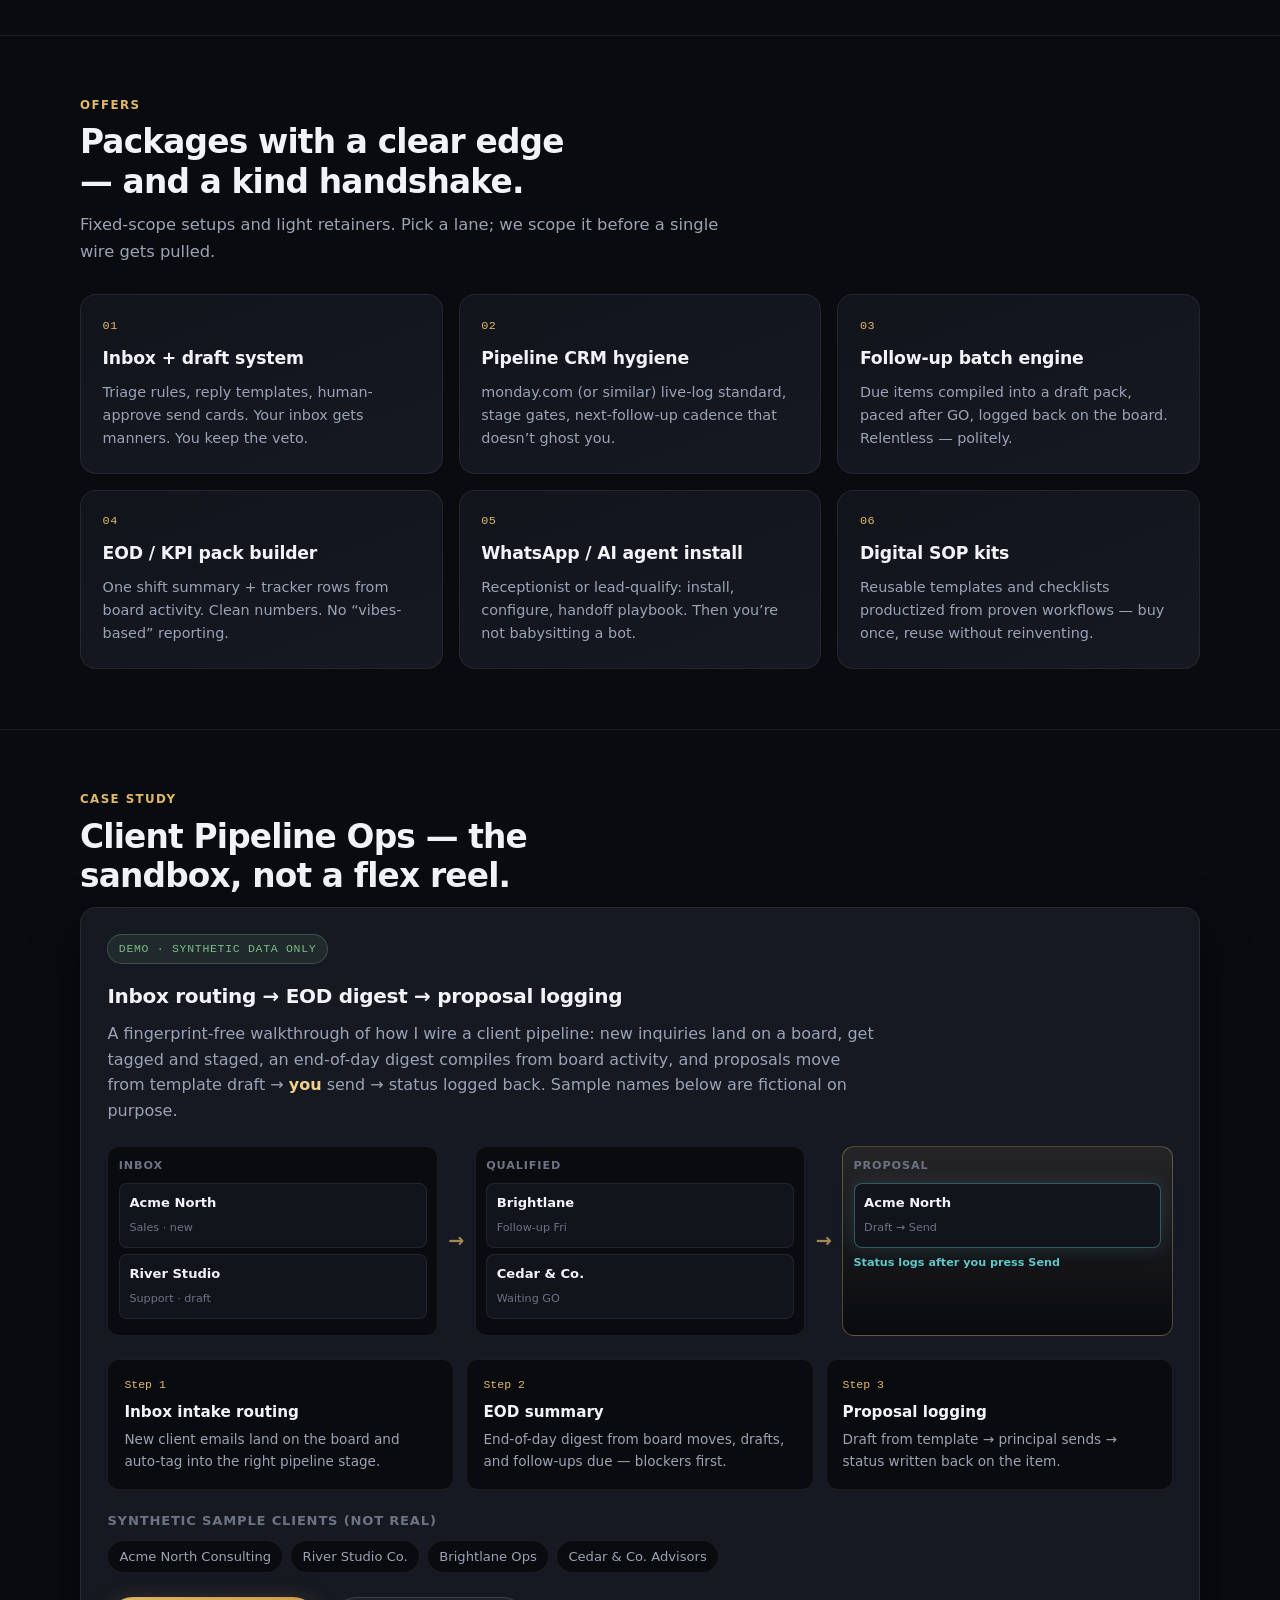
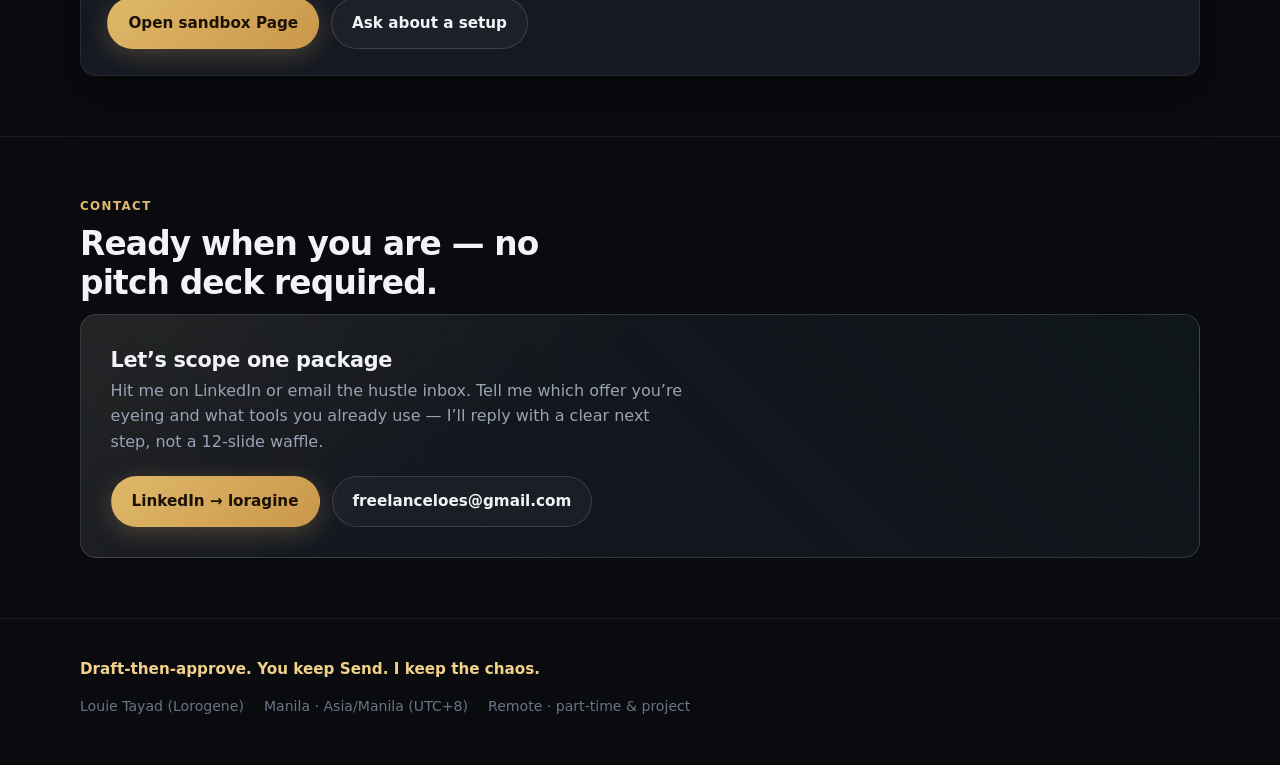
==== commit 6708bc15: "Update public display name to Louie Tayad (Lorogene) Align document title, header brand, hero intro," ====
--- a/index.html
+++ b/index.html
@@ -3,7 +3,7 @@
 <head>
   <meta charset="utf-8" />
   <meta name="viewport" content="width=device-width, initial-scale=1" />
-  <title>Loragine Tayad — VA + AI/Automation Systems</title>
+  <title>Louie Tayad (Lorogene) — VA + AI/Automation Systems</title>
   <meta name="description" content="Virtual Assistant who builds inbox, monday.com CRM, and follow-up systems — draft-then-approve, so you keep the Send button." />
   <meta name="theme-color" content="#0a0b0f" />
   <link rel="stylesheet" href="styles.css" />
@@ -14,7 +14,7 @@
 
   <header class="topbar">
     <div class="wrap topbar-inner">
-      <a class="brand" href="#top">Loragine <span>Tayad</span></a>
+      <a class="brand" href="#top">Louie <span>Tayad (Lorogene)</span></a>
       <nav class="nav" aria-label="Primary">
         <a href="#skills">Skills</a>
         <a href="#offers">Offers</a>
@@ -29,29 +29,10 @@
     <section class="hero">
       <div class="wrap hero-grid">
         <div class="hero-copy reveal">
-          <div class="hero-identity">
-            <figure class="hero-portrait">
-              <img
-                src="assets/louie-headshot.jpg"
-                srcset="assets/louie-headshot.jpg 512w"
-                sizes="(max-width: 720px) 72px, 96px"
-                width="96"
-                height="96"
-                alt="Louie (Loragine Tayad) — VA and automation systems"
-                loading="eager"
-                decoding="async"
-                fetchpriority="high"
-              />
-            </figure>
-            <div class="hero-identity-text">
-              <p class="hero-name">Louie <span class="hero-name-brand">(Loragine Tayad)</span></p>
-              <p class="hero-tagline">The human behind the rails · Manila</p>
-            </div>
-          </div>
           <p class="eyebrow"><span class="pulse"></span> VA · AI &amp; Automation · Manila</p>
           <h1>I build the systems so your inbox stops eating your evening.</h1>
           <p class="lede">
-            I’m Louie (Loragine). Warm ops brain + sharp automation hands.
+            I’m Louie Tayad (Lorogene). Warm ops brain + sharp automation hands.
             Inbox, monday.com CRM, follow-ups, EOD digests — wired so nothing
             leaves without <em>your</em> GO.
           </p>
@@ -299,7 +280,7 @@
     <div class="wrap">
       <p class="promise">Draft-then-approve. You keep Send. I keep the chaos.</p>
       <div class="meta">
-        <span>Loragine Tayad · Louie</span>
+        <span>Louie Tayad (Lorogene)</span>
         <span>Manila · Asia/Manila (UTC+8)</span>
         <span>Remote · part-time &amp; project</span>
       </div>
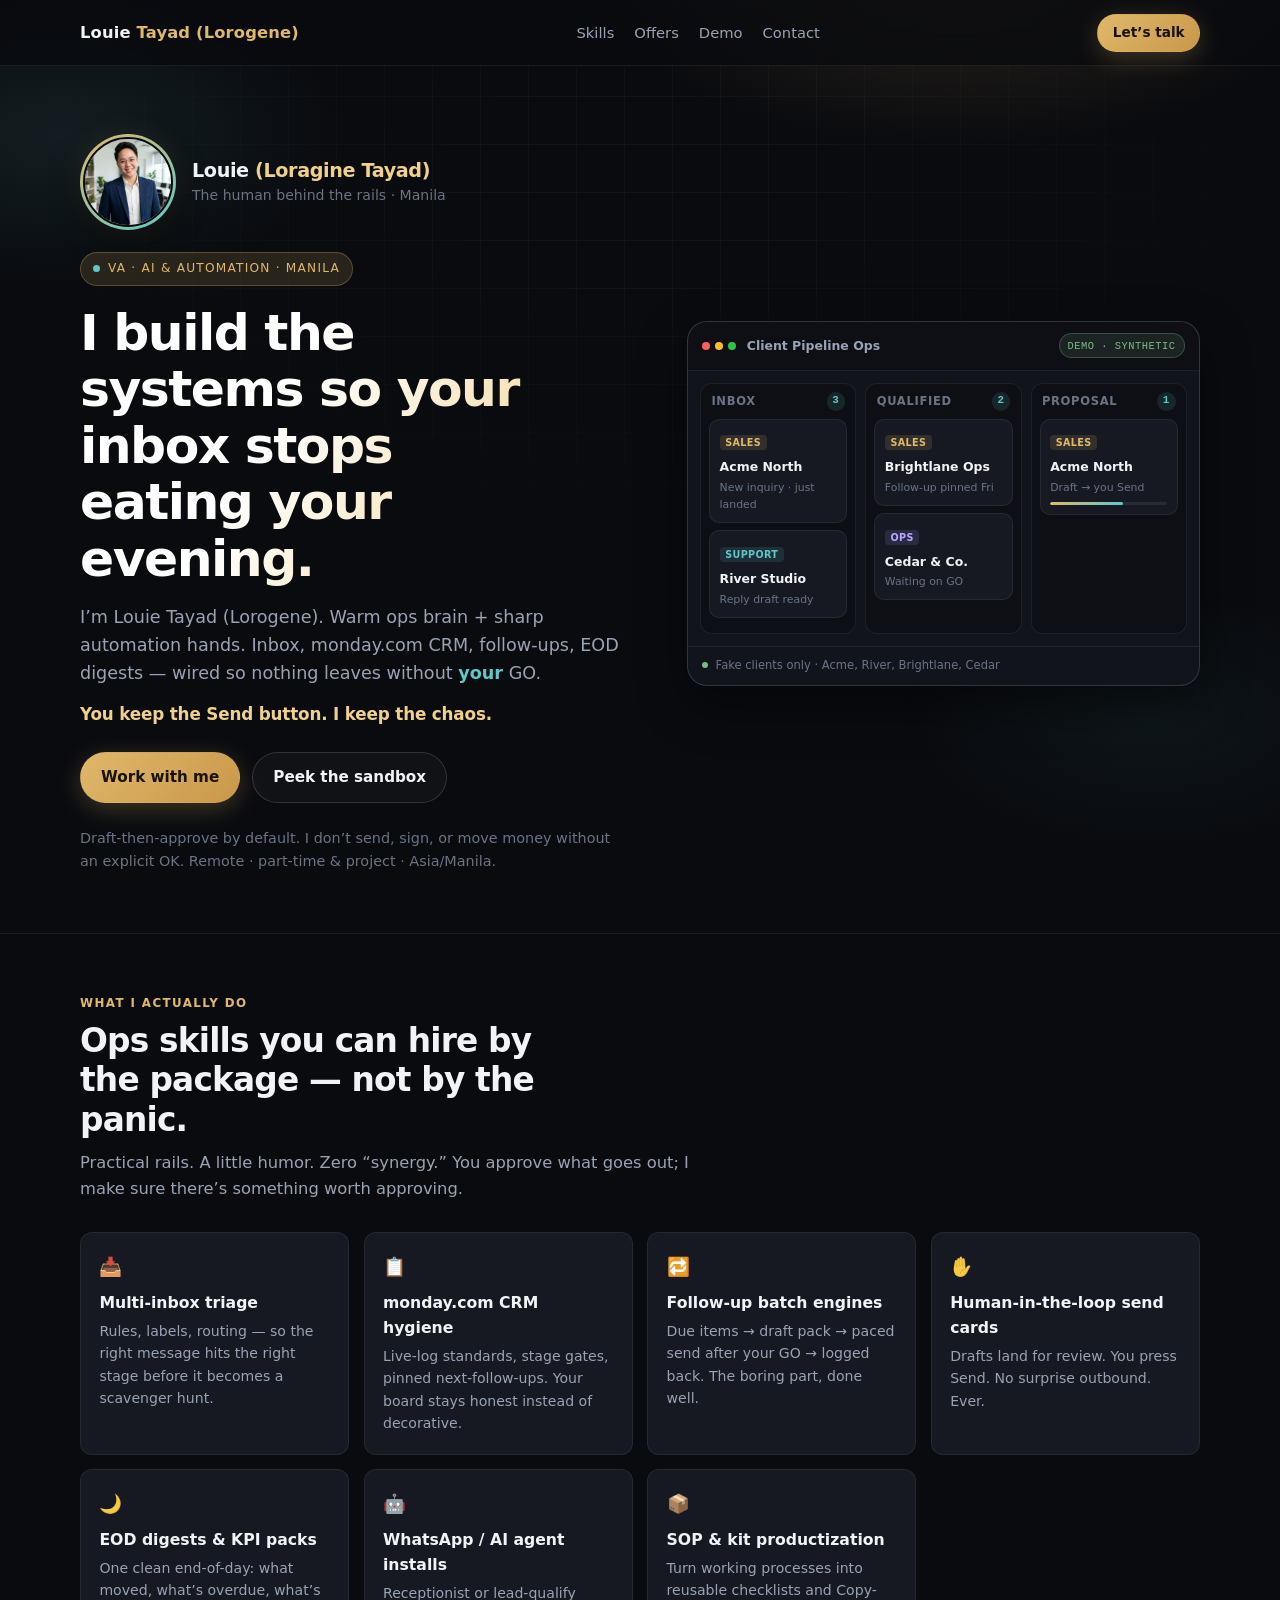
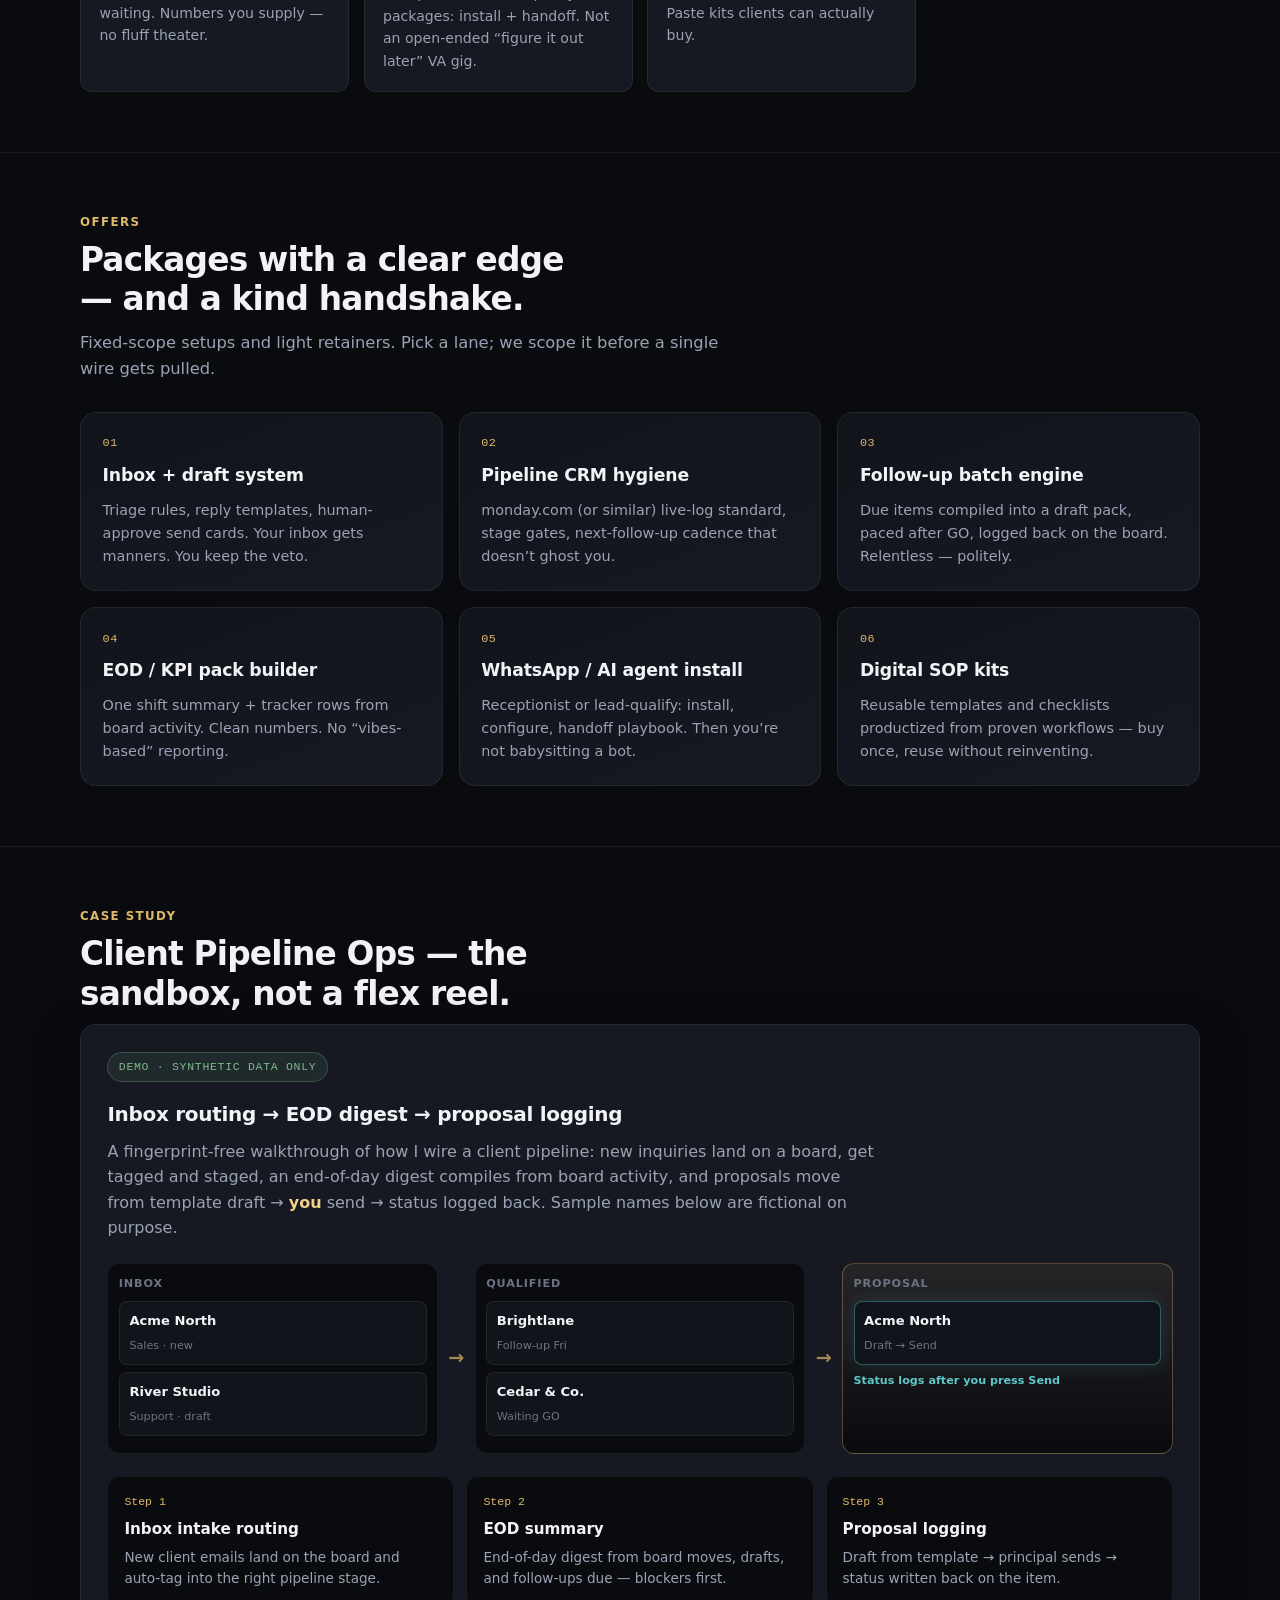
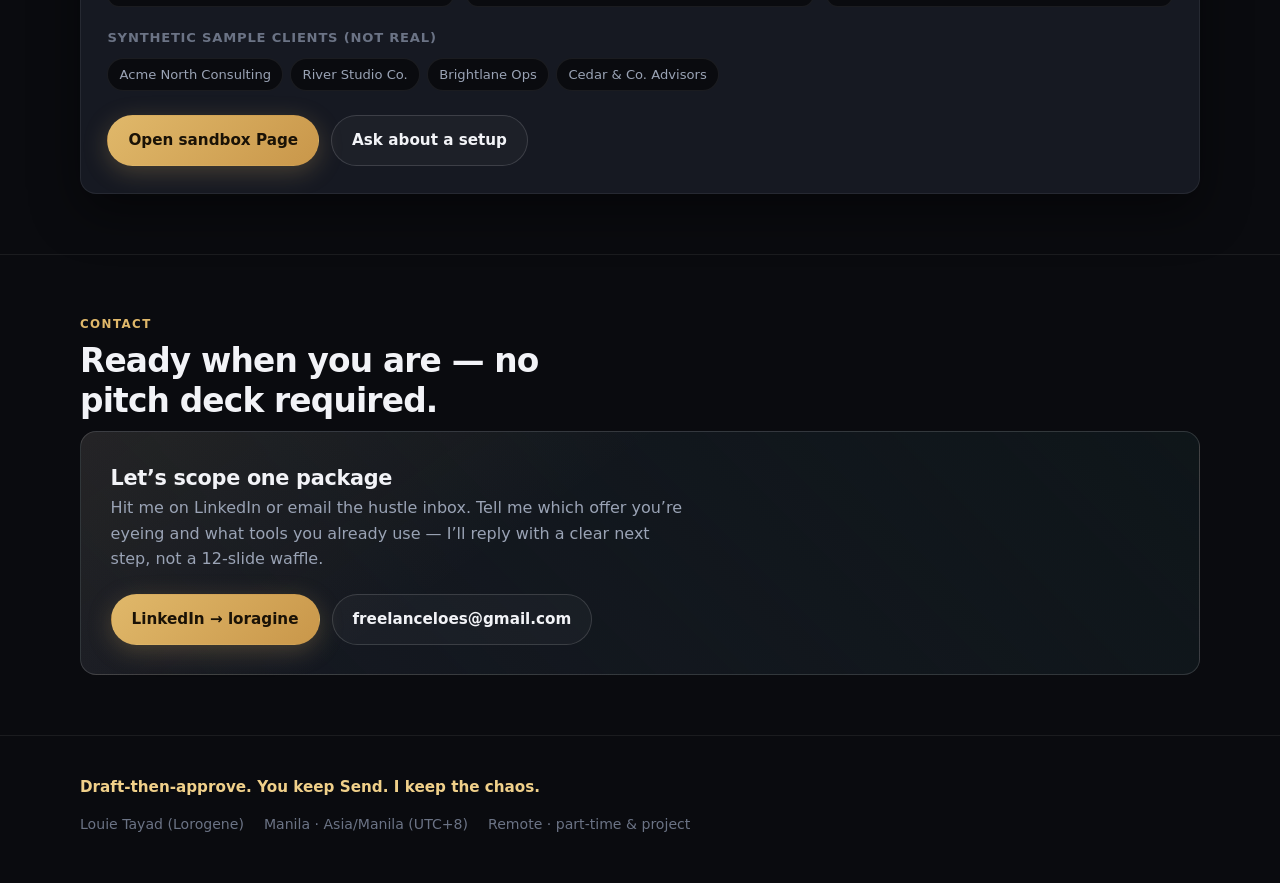
==== commit d942e04f: "Merge pull request #2 from freelanceloes-max/cursor/update-portfolio-display-name-8b5a Update public" ====
--- a/index.html
+++ b/index.html
@@ -29,6 +29,25 @@
     <section class="hero">
       <div class="wrap hero-grid">
         <div class="hero-copy reveal">
+          <div class="hero-identity">
+            <figure class="hero-portrait">
+              <img
+                src="assets/louie-headshot.jpg"
+                srcset="assets/louie-headshot.jpg 512w"
+                sizes="(max-width: 720px) 72px, 96px"
+                width="96"
+                height="96"
+                alt="Louie (Loragine Tayad) — VA and automation systems"
+                loading="eager"
+                decoding="async"
+                fetchpriority="high"
+              />
+            </figure>
+            <div class="hero-identity-text">
+              <p class="hero-name">Louie <span class="hero-name-brand">(Loragine Tayad)</span></p>
+              <p class="hero-tagline">The human behind the rails · Manila</p>
+            </div>
+          </div>
           <p class="eyebrow"><span class="pulse"></span> VA · AI &amp; Automation · Manila</p>
           <h1>I build the systems so your inbox stops eating your evening.</h1>
           <p class="lede">
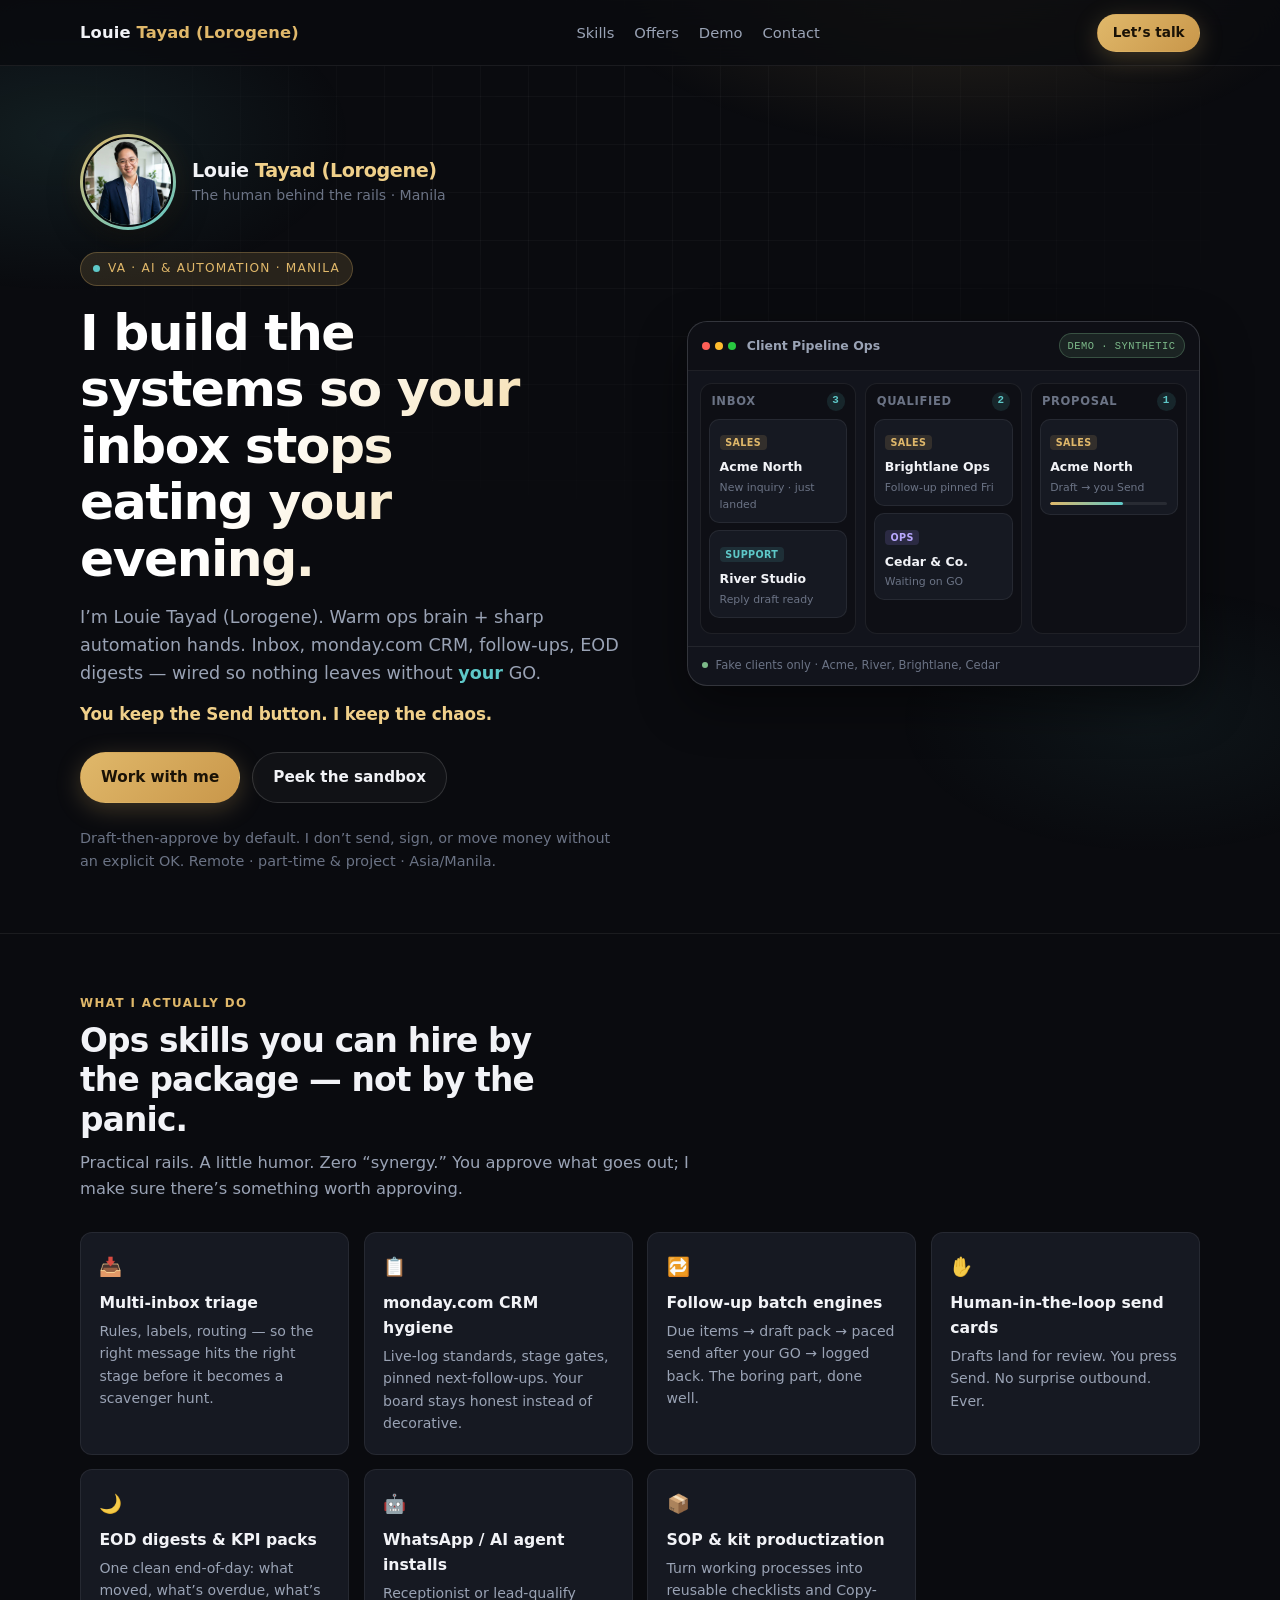
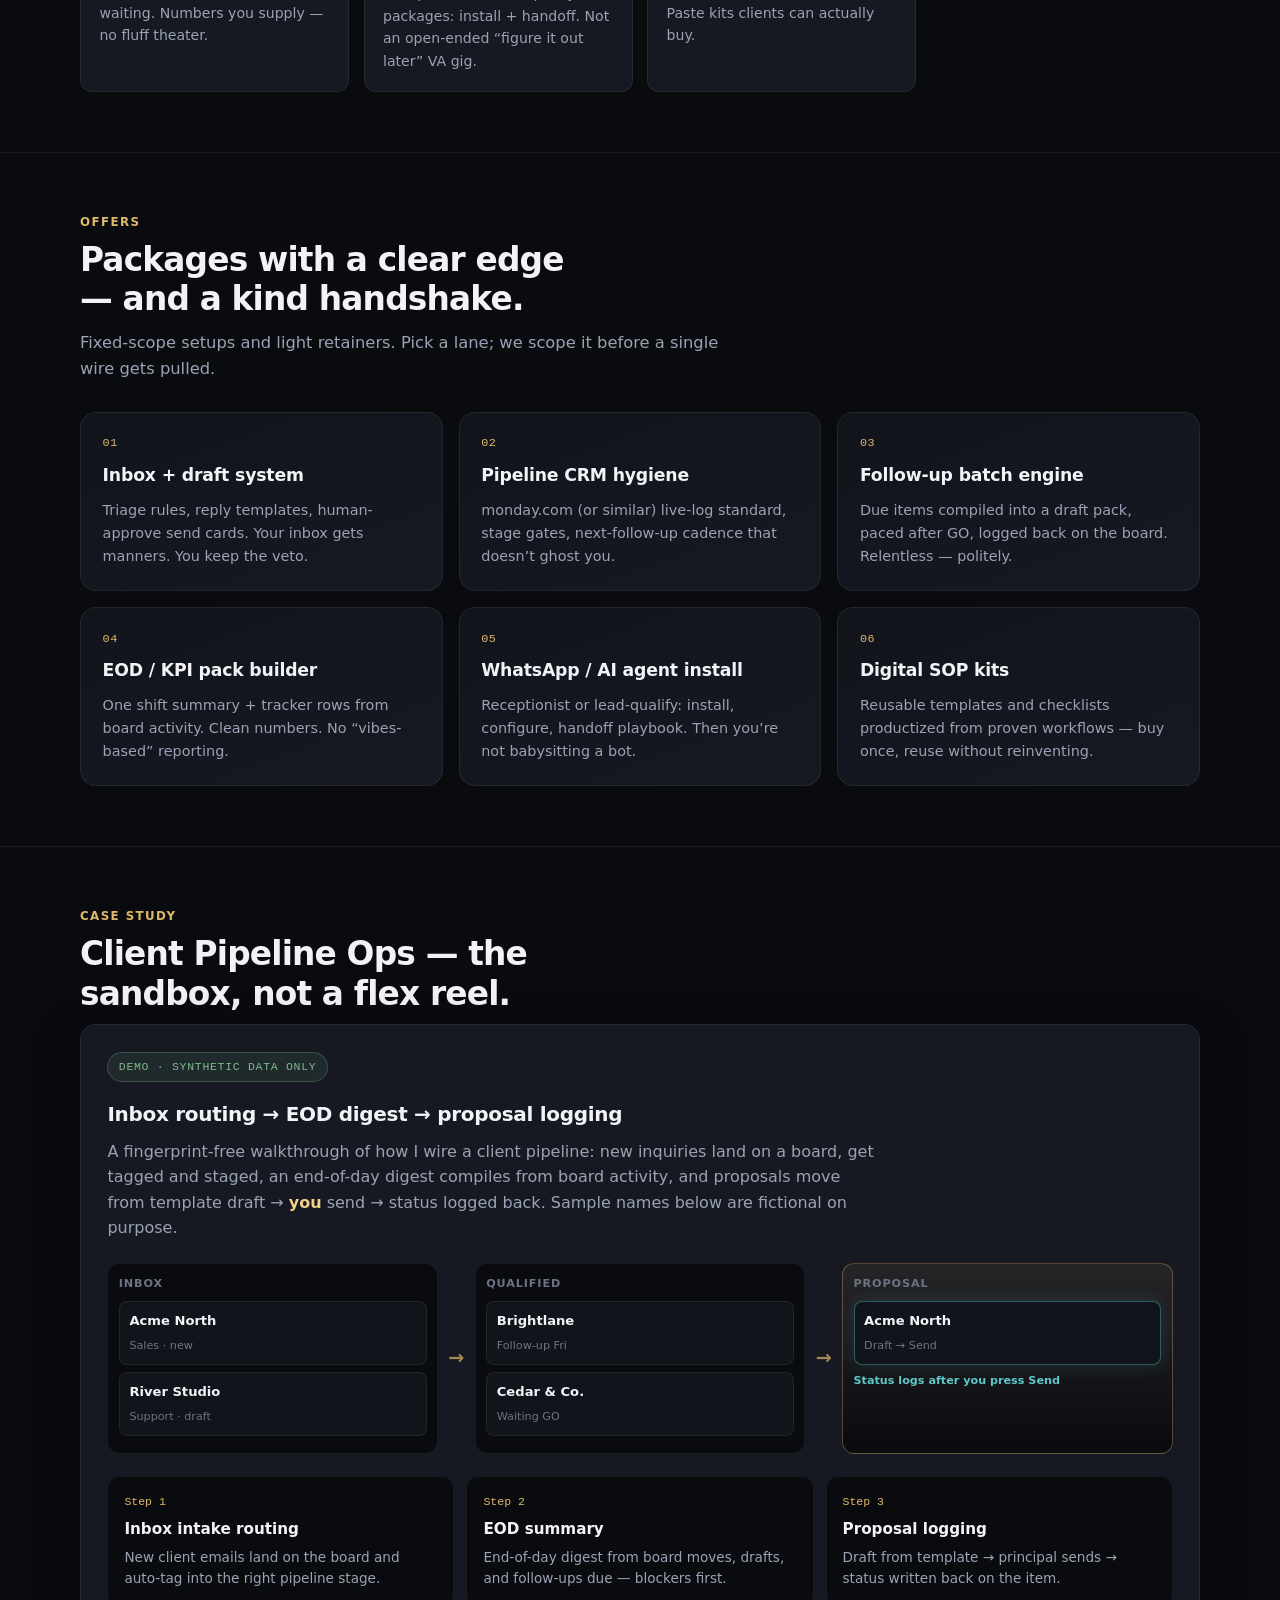
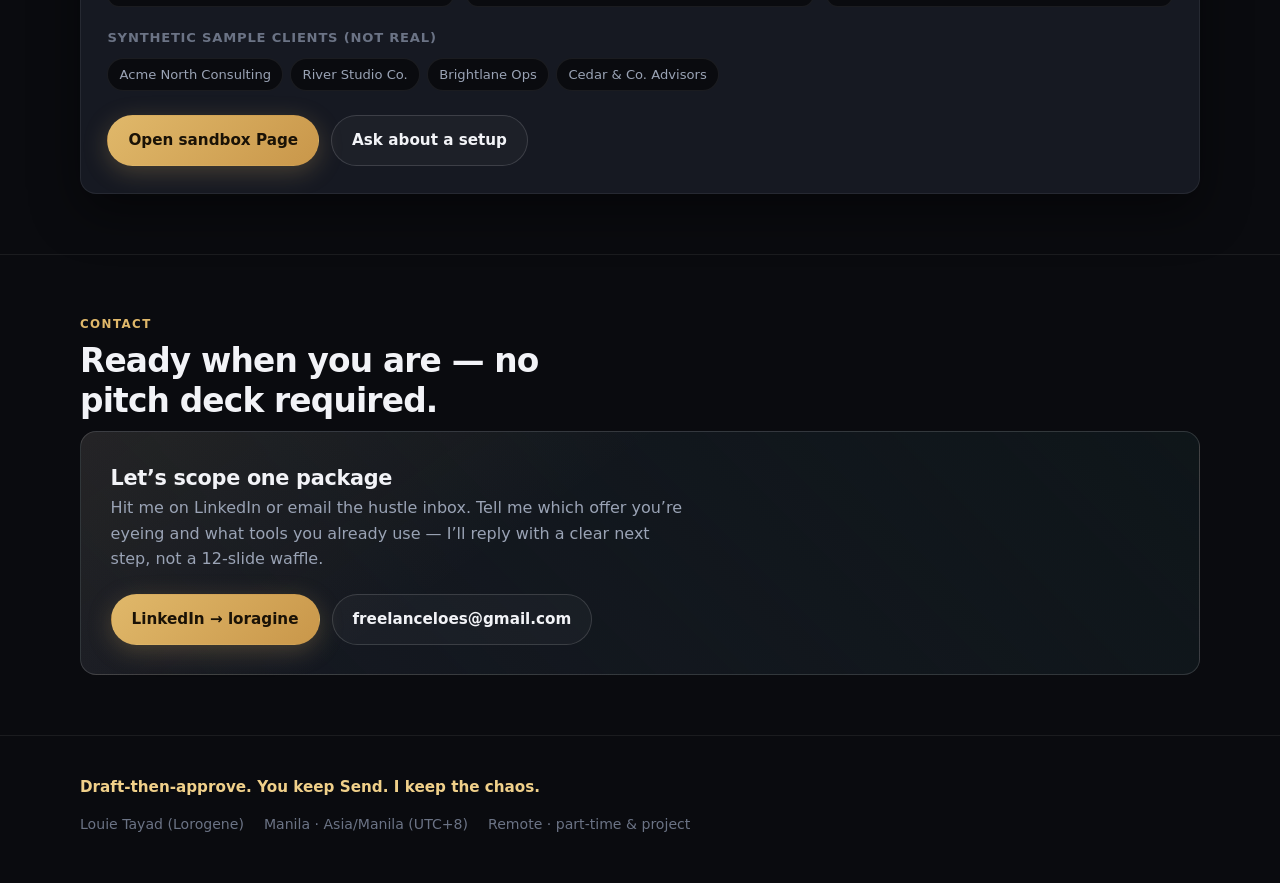
==== commit bbfeedfd: "Fix Lorogene spelling in hero portrait alt and name line Co-authored-by: freelanceloes-max <freelanc" ====
--- a/index.html
+++ b/index.html
@@ -37,14 +37,14 @@
                 sizes="(max-width: 720px) 72px, 96px"
                 width="96"
                 height="96"
-                alt="Louie (Loragine Tayad) — VA and automation systems"
+                alt="Louie Tayad (Lorogene) — VA and automation systems"
                 loading="eager"
                 decoding="async"
                 fetchpriority="high"
               />
             </figure>
             <div class="hero-identity-text">
-              <p class="hero-name">Louie <span class="hero-name-brand">(Loragine Tayad)</span></p>
+              <p class="hero-name">Louie <span class="hero-name-brand">Tayad (Lorogene)</span></p>
               <p class="hero-tagline">The human behind the rails · Manila</p>
             </div>
           </div>
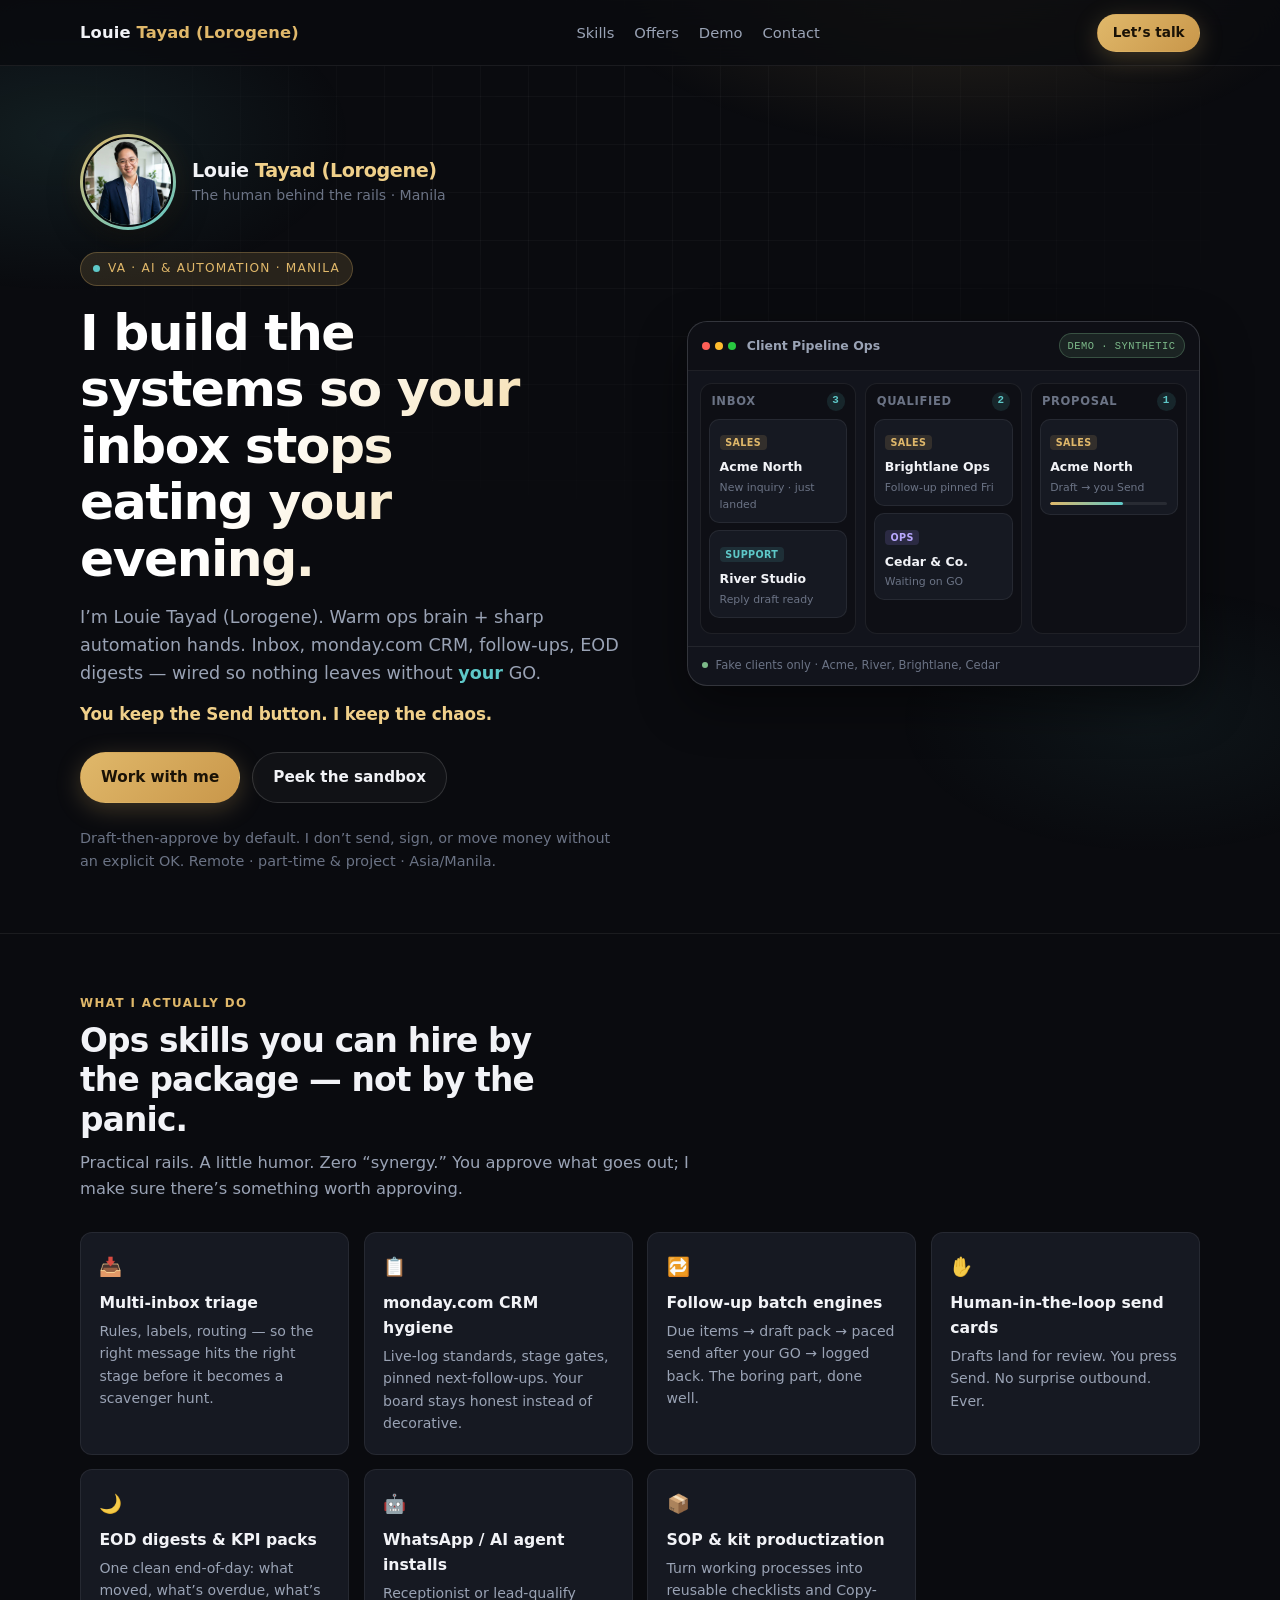
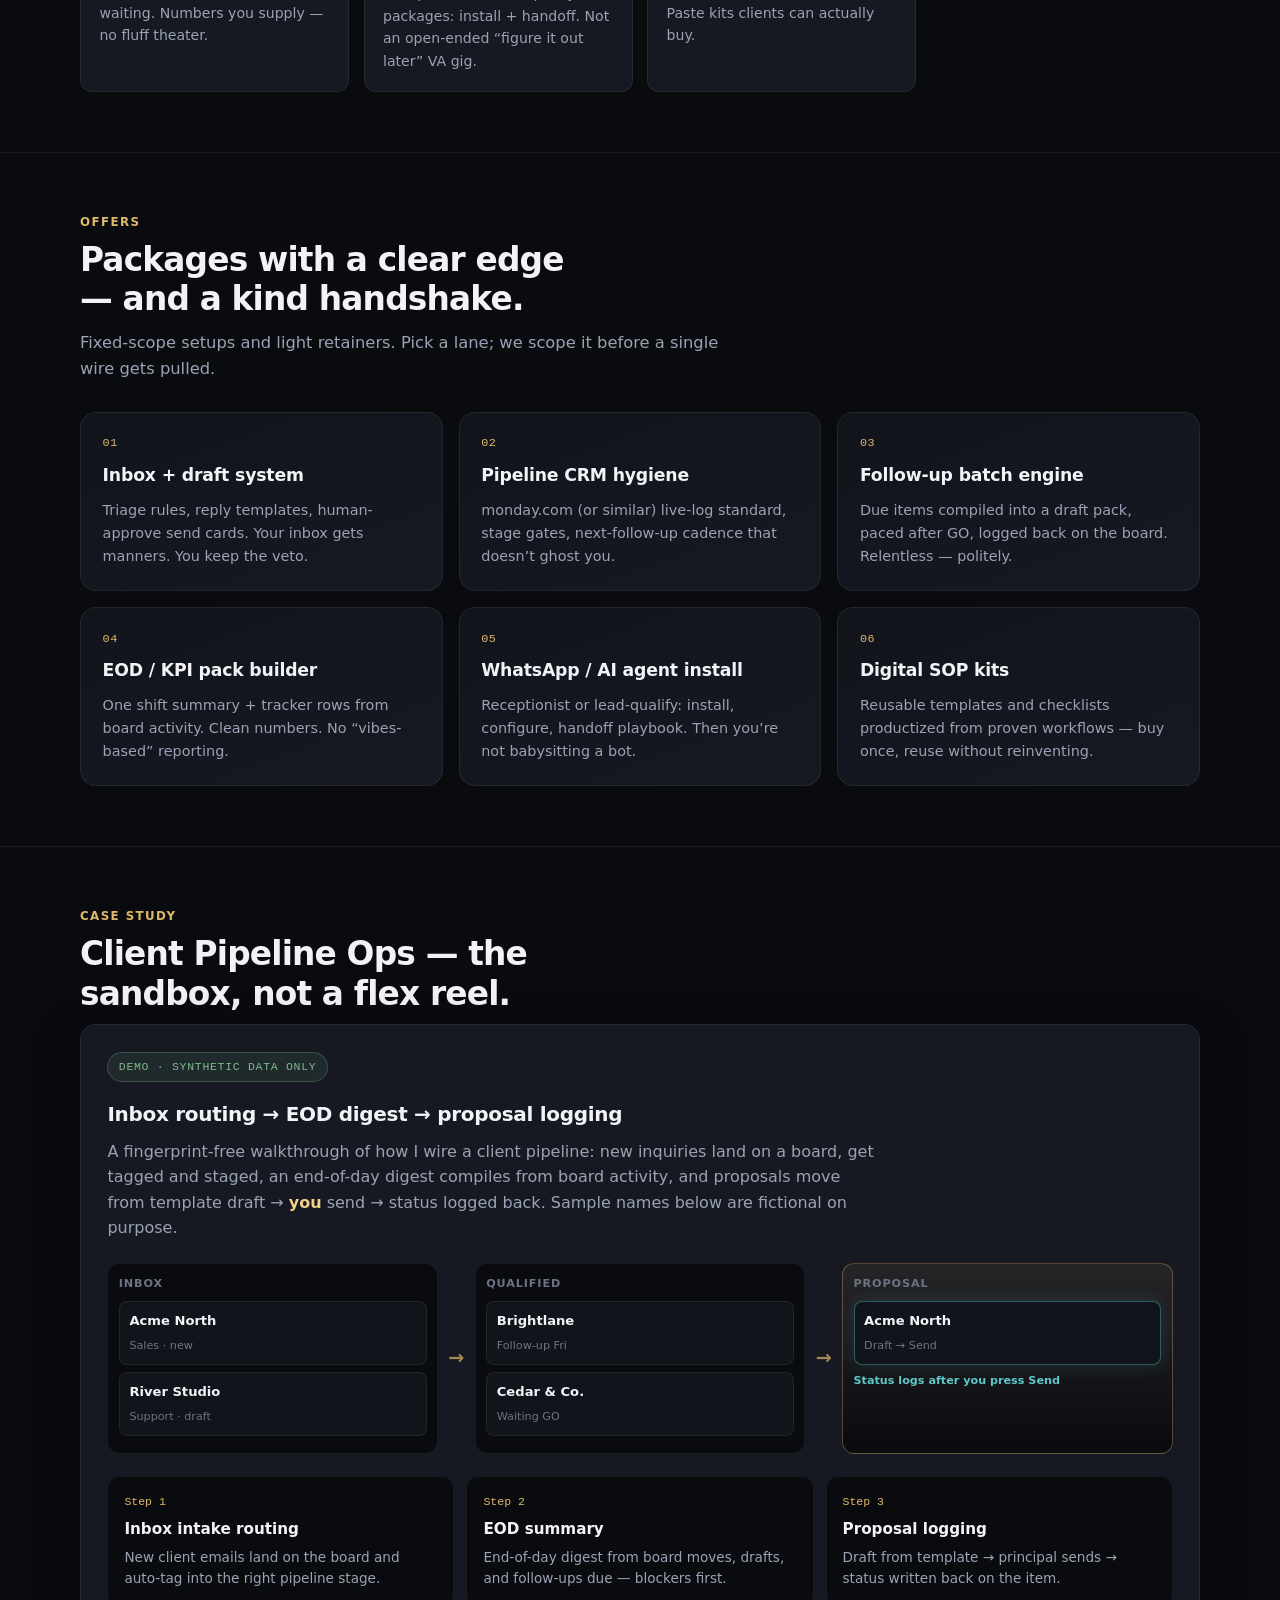
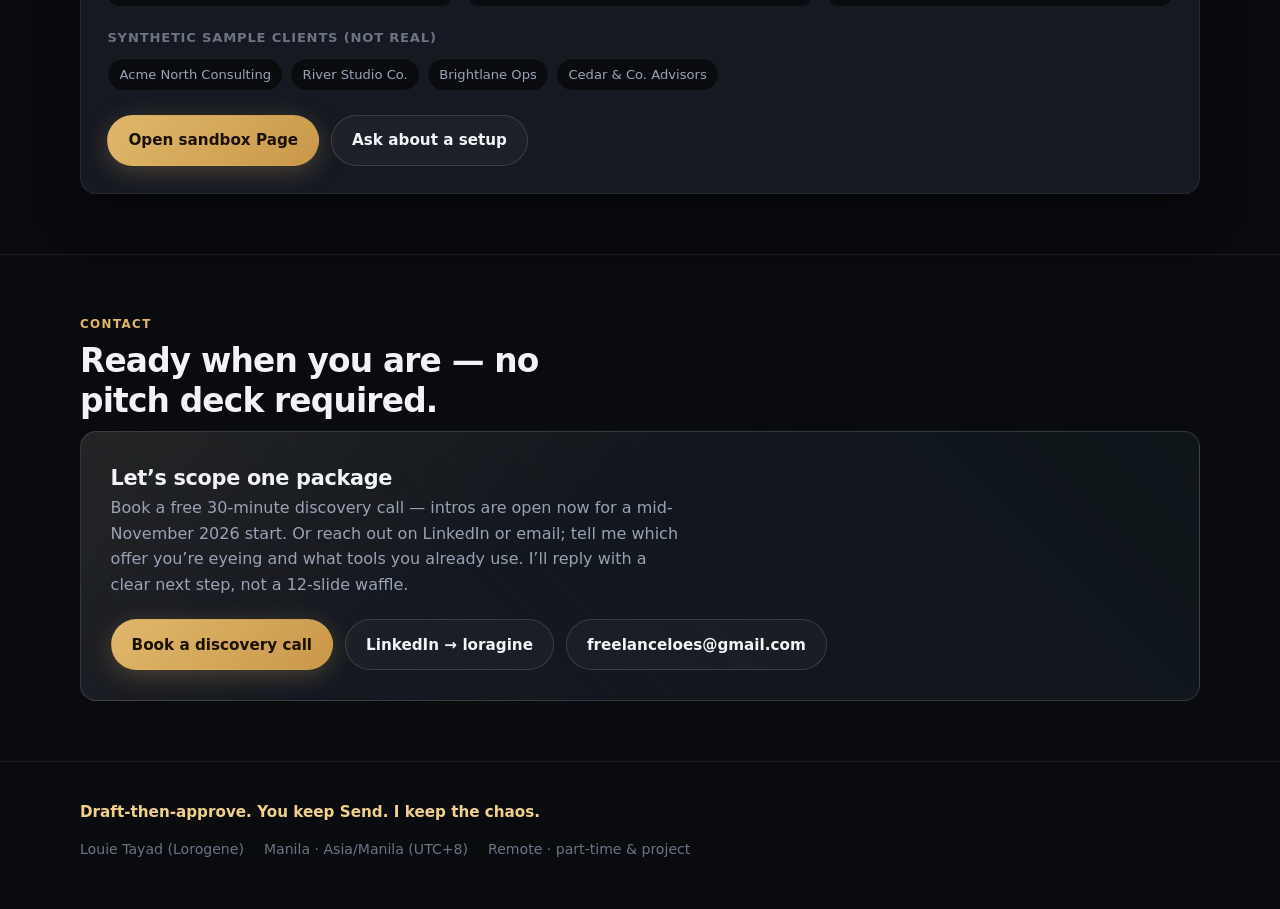
==== commit c66744cc: "Add Calendly discovery call booking to contact and topbar CTA Co-authored-by: freelanceloes-max <fre" ====
--- a/index.html
+++ b/index.html
@@ -21,7 +21,7 @@
         <a href="#demo">Demo</a>
         <a href="#contact">Contact</a>
       </nav>
-      <a class="btn btn-sm btn-primary topbar-cta" href="#contact">Let’s talk</a>
+      <a class="btn btn-sm btn-primary topbar-cta" href="https://calendly.com/workmodelouie/30min" target="_blank" rel="noopener noreferrer">Let’s talk</a>
     </div>
   </header>
 
@@ -282,12 +282,14 @@
           <div>
             <h3>Let’s scope one package</h3>
             <p>
-              Hit me on LinkedIn or email the hustle inbox. Tell me which offer you’re eyeing and
-              what tools you already use — I’ll reply with a clear next step, not a 12-slide waffle.
+              Book a free 30-minute discovery call — intros are open now for a mid-November 2026
+              start. Or reach out on LinkedIn or email; tell me which offer you’re eyeing and what
+              tools you already use. I’ll reply with a clear next step, not a 12-slide waffle.
             </p>
           </div>
           <div class="contact-links">
-            <a class="btn btn-primary" href="https://www.linkedin.com/in/loragine/" target="_blank" rel="noopener noreferrer">LinkedIn → loragine</a>
+            <a class="btn btn-primary" href="https://calendly.com/workmodelouie/30min" target="_blank" rel="noopener noreferrer">Book a discovery call</a>
+            <a class="btn btn-ghost" href="https://www.linkedin.com/in/loragine/" target="_blank" rel="noopener noreferrer">LinkedIn → loragine</a>
             <a class="btn btn-ghost" href="mailto:freelanceloes@gmail.com">freelanceloes@gmail.com</a>
           </div>
         </div>
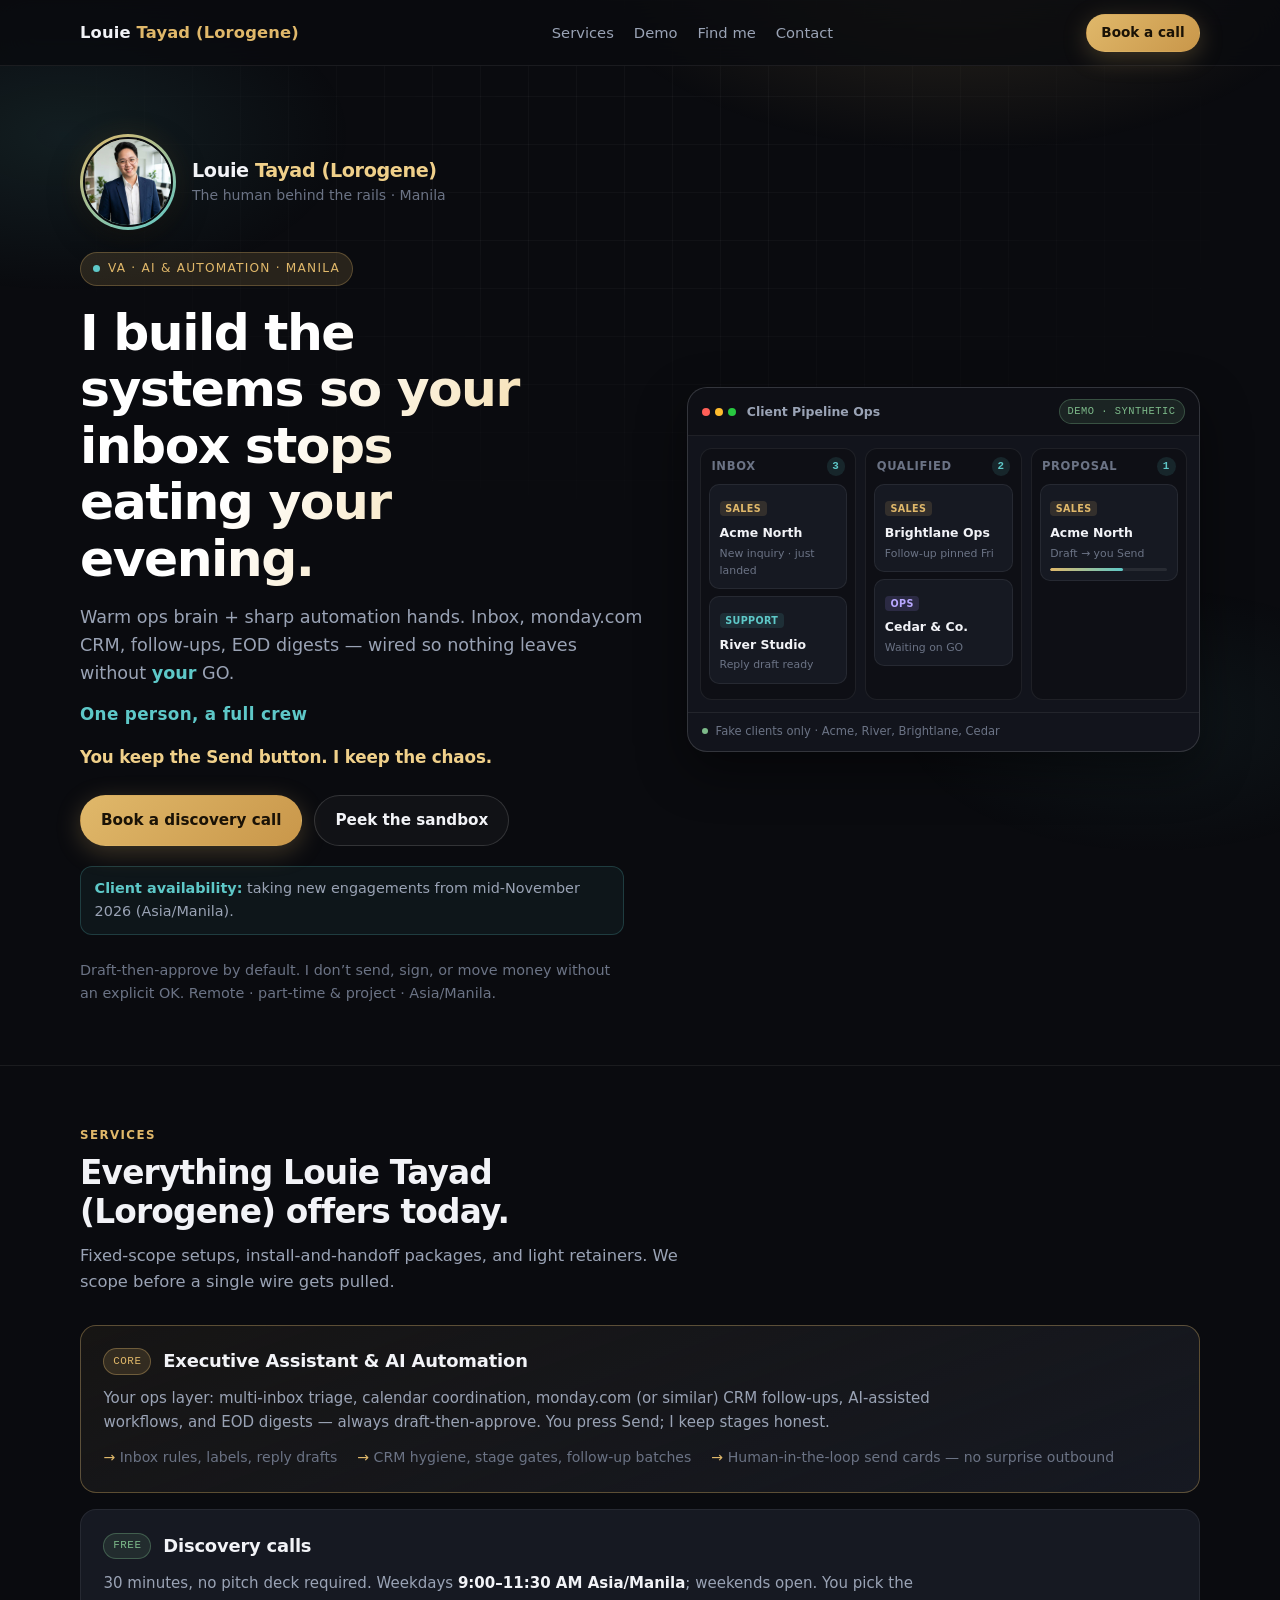
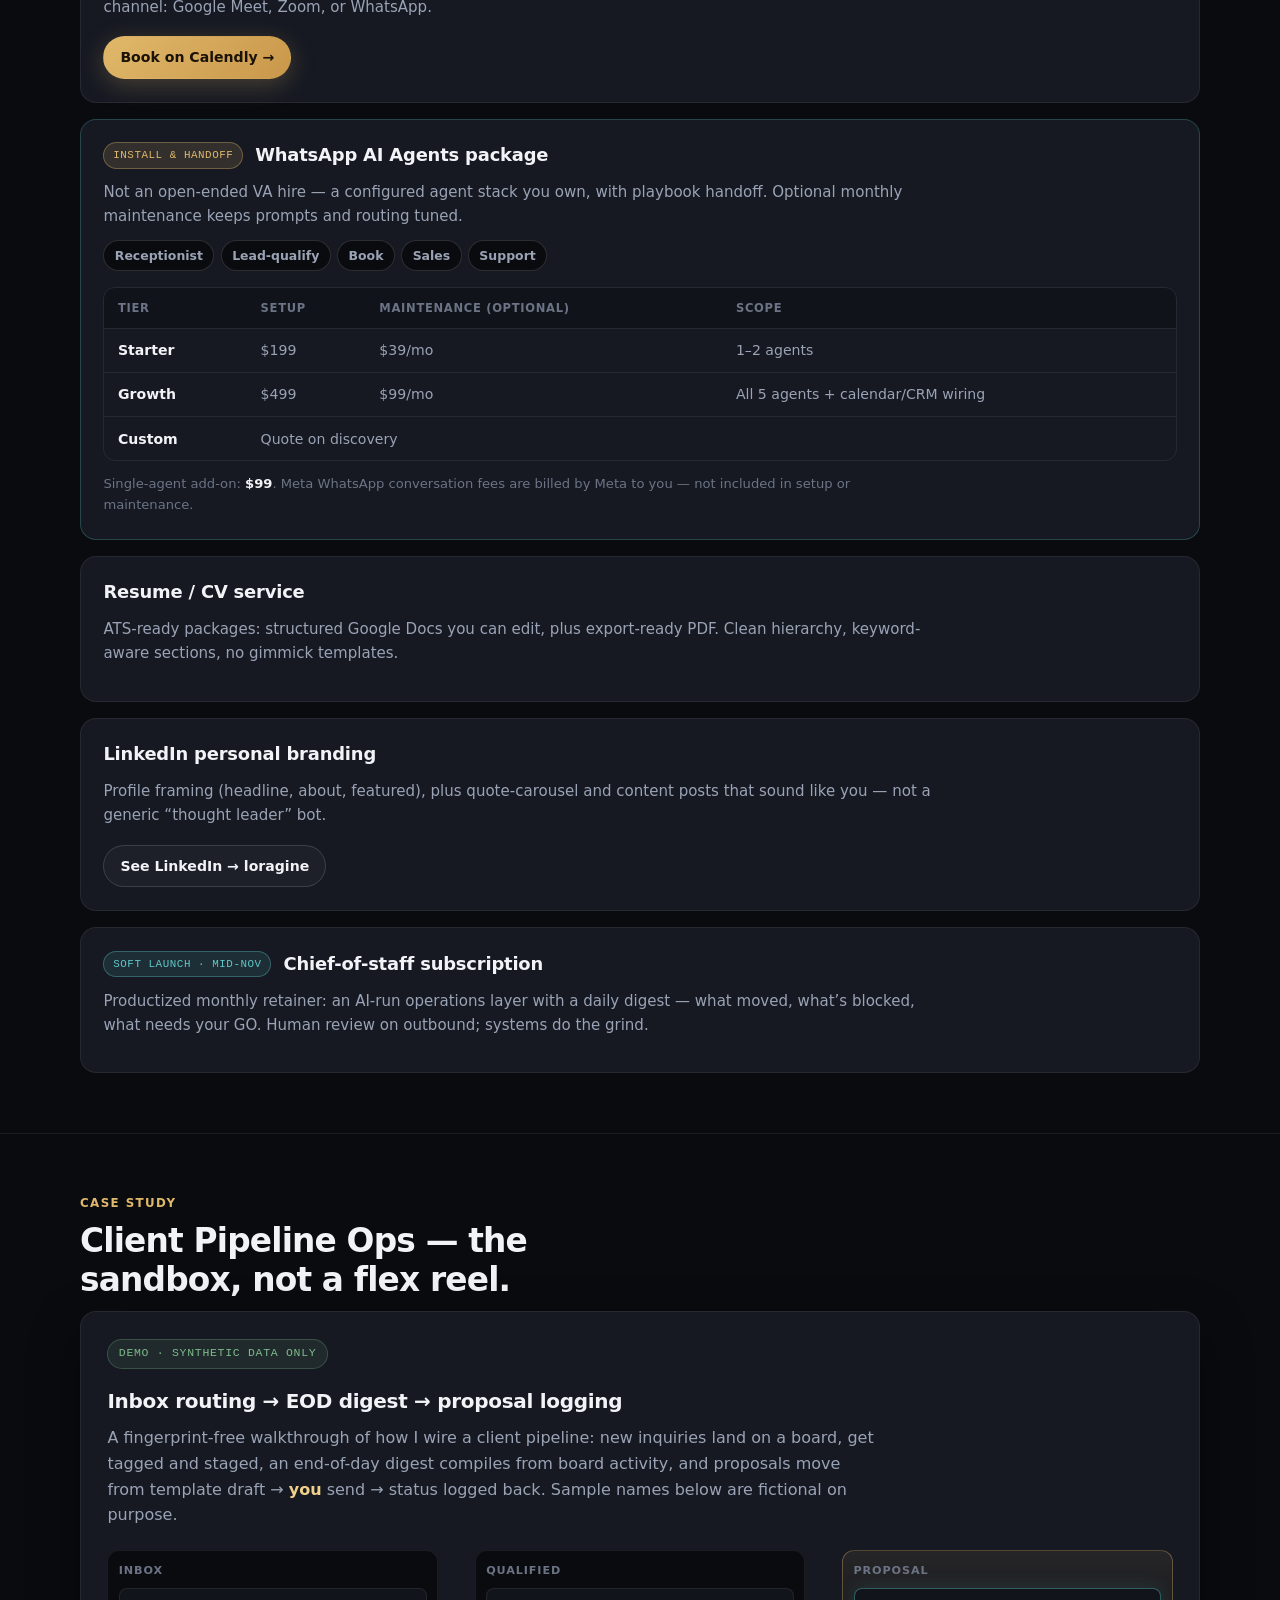
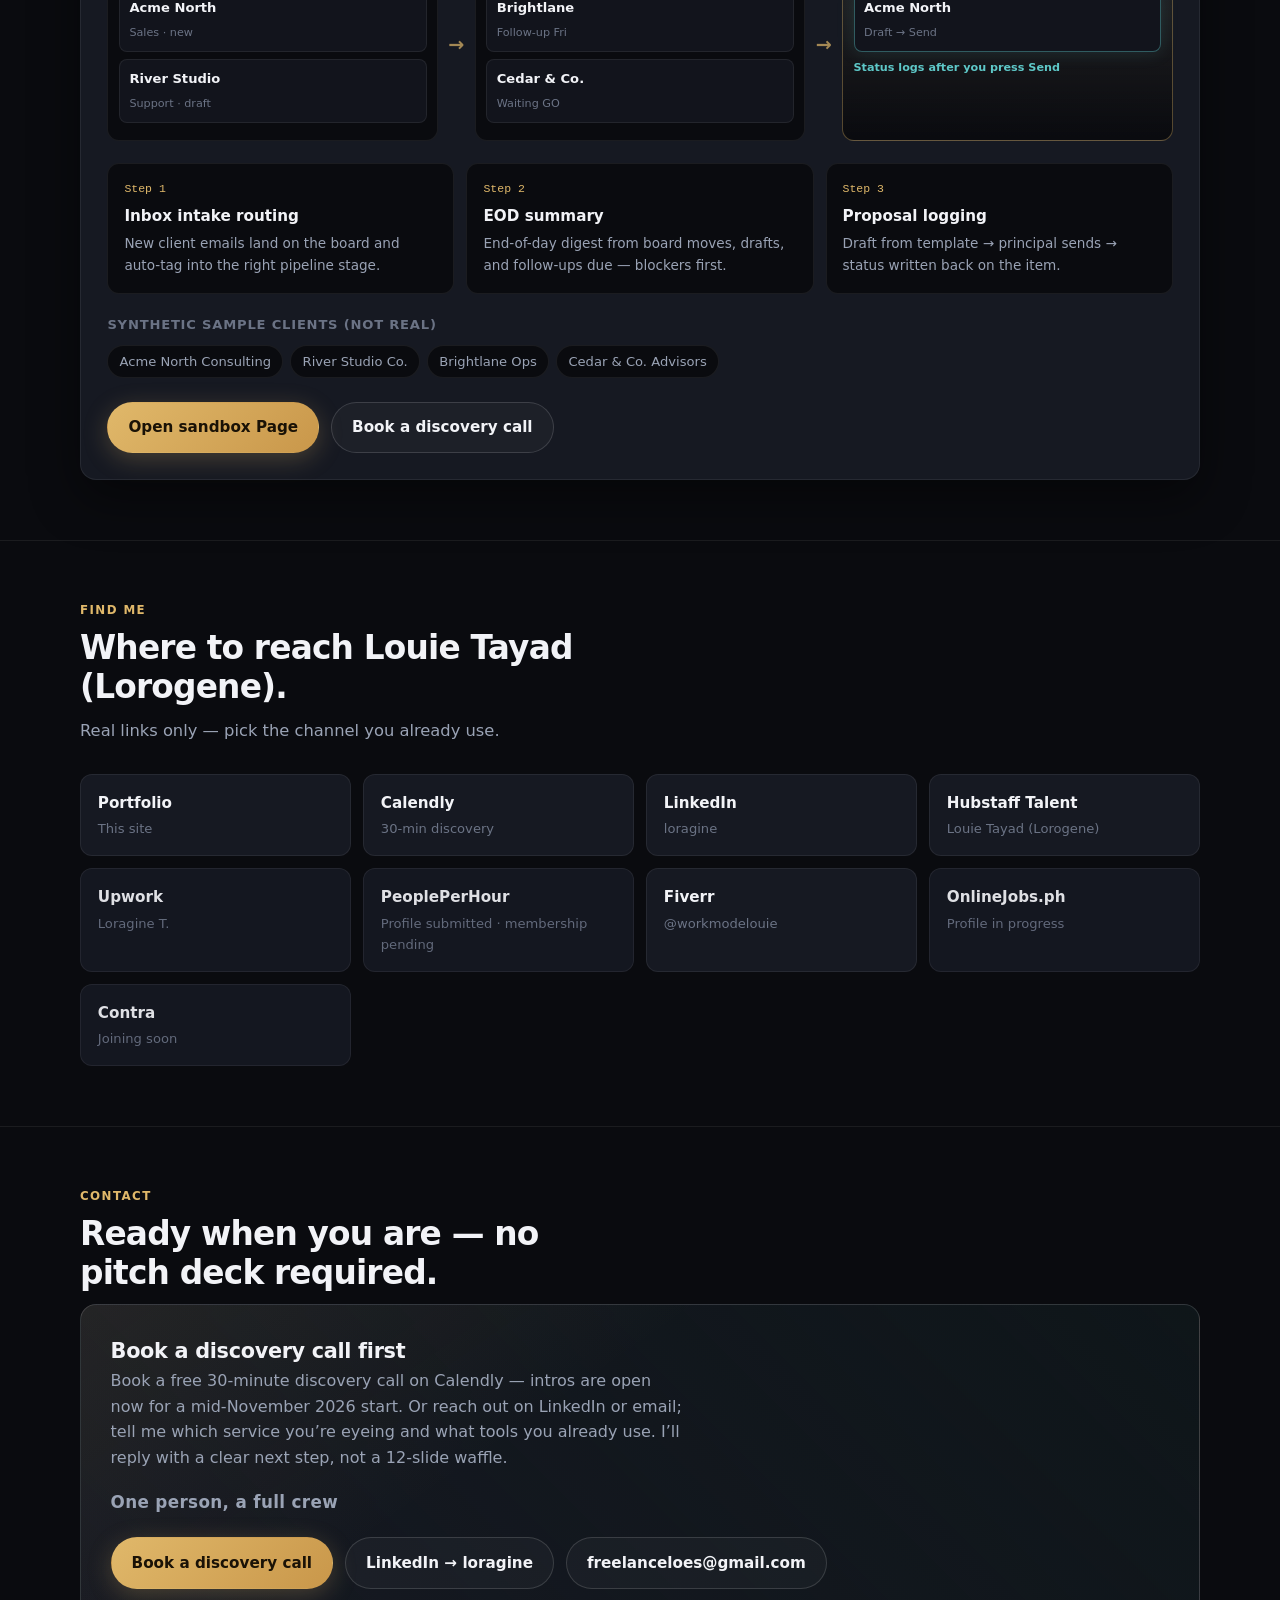
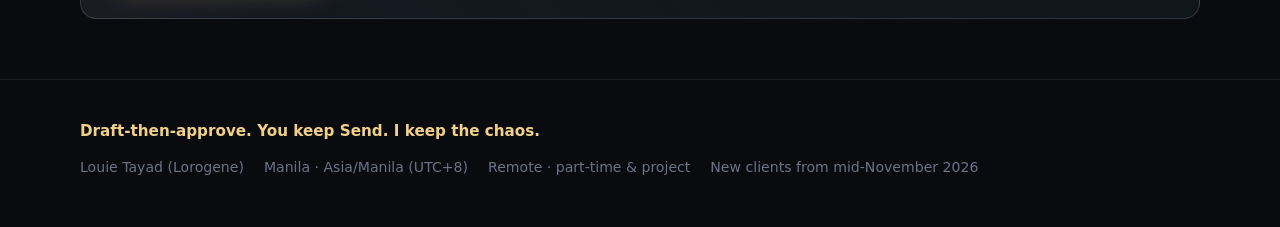
==== commit 1233c5a9: "Expand portfolio services, WhatsApp pricing, and presence links - Add Services section covering EA/a" ====
--- a/index.html
+++ b/index.html
@@ -4,7 +4,7 @@
   <meta charset="utf-8" />
   <meta name="viewport" content="width=device-width, initial-scale=1" />
   <title>Louie Tayad (Lorogene) — VA + AI/Automation Systems</title>
-  <meta name="description" content="Virtual Assistant who builds inbox, monday.com CRM, and follow-up systems — draft-then-approve, so you keep the Send button." />
+  <meta name="description" content="Louie Tayad (Lorogene) — executive assistant, AI automation, WhatsApp agent installs, resume &amp; LinkedIn branding. Draft-then-approve ops. Manila · remote." />
   <meta name="theme-color" content="#0a0b0f" />
   <link rel="stylesheet" href="styles.css" />
 </head>
@@ -16,12 +16,12 @@
     <div class="wrap topbar-inner">
       <a class="brand" href="#top">Louie <span>Tayad (Lorogene)</span></a>
       <nav class="nav" aria-label="Primary">
-        <a href="#skills">Skills</a>
-        <a href="#offers">Offers</a>
+        <a href="#services">Services</a>
         <a href="#demo">Demo</a>
+        <a href="#presence">Find me</a>
         <a href="#contact">Contact</a>
       </nav>
-      <a class="btn btn-sm btn-primary topbar-cta" href="https://calendly.com/workmodelouie/30min" target="_blank" rel="noopener noreferrer">Let’s talk</a>
+      <a class="btn btn-sm btn-primary topbar-cta" href="https://calendly.com/workmodelouie/30min" target="_blank" rel="noopener noreferrer">Book a call</a>
     </div>
   </header>
 
@@ -51,15 +51,18 @@
           <p class="eyebrow"><span class="pulse"></span> VA · AI &amp; Automation · Manila</p>
           <h1>I build the systems so your inbox stops eating your evening.</h1>
           <p class="lede">
-            I’m Louie Tayad (Lorogene). Warm ops brain + sharp automation hands.
-            Inbox, monday.com CRM, follow-ups, EOD digests — wired so nothing
-            leaves without <em>your</em> GO.
+            Warm ops brain + sharp automation hands. Inbox, monday.com CRM, follow-ups, EOD digests —
+            wired so nothing leaves without <em>your</em> GO.
           </p>
+          <p class="crew-line">One person, a full crew</p>
           <p class="punch">You keep the Send button. I keep the chaos.</p>
           <div class="cta-row">
-            <a class="btn btn-primary" href="#contact">Work with me</a>
+            <a class="btn btn-primary" href="https://calendly.com/workmodelouie/30min" target="_blank" rel="noopener noreferrer">Book a discovery call</a>
             <a class="btn btn-ghost" href="#demo">Peek the sandbox</a>
           </div>
+          <p class="availability-note">
+            <strong>Client availability:</strong> taking new engagements from mid-November 2026 (Asia/Manila).
+          </p>
           <p class="trust">
             Draft-then-approve by default. I don’t send, sign, or move money
             without an explicit OK. Remote · part-time &amp; project · Asia/Manila.
@@ -116,90 +119,126 @@
       </div>
     </section>
 
-    <section id="skills">
+    <section id="services">
       <div class="wrap">
-        <p class="section-label reveal">What I actually do</p>
-        <h2 class="reveal">Ops skills you can hire by the package — not by the panic.</h2>
+        <p class="section-label reveal">Services</p>
+        <h2 class="reveal">Everything Louie Tayad (Lorogene) offers today.</h2>
         <p class="section-intro reveal">
-          Practical rails. A little humor. Zero “synergy.” You approve what goes out; I make sure there’s something worth approving.
+          Fixed-scope setups, install-and-handoff packages, and light retainers. We scope before a single wire gets pulled.
         </p>
-        <div class="skills-grid">
-          <article class="skill reveal">
-            <span class="skill-ico" aria-hidden="true">📥</span>
-            <strong>Multi-inbox triage</strong>
-            <p>Rules, labels, routing — so the right message hits the right stage before it becomes a scavenger hunt.</p>
-          </article>
-          <article class="skill reveal">
-            <span class="skill-ico" aria-hidden="true">📋</span>
-            <strong>monday.com CRM hygiene</strong>
-            <p>Live-log standards, stage gates, pinned next-follow-ups. Your board stays honest instead of decorative.</p>
-          </article>
-          <article class="skill reveal">
-            <span class="skill-ico" aria-hidden="true">🔁</span>
-            <strong>Follow-up batch engines</strong>
-            <p>Due items → draft pack → paced send after your GO → logged back. The boring part, done well.</p>
-          </article>
-          <article class="skill reveal">
-            <span class="skill-ico" aria-hidden="true">✋</span>
-            <strong>Human-in-the-loop send cards</strong>
-            <p>Drafts land for review. You press Send. No surprise outbound. Ever.</p>
-          </article>
-          <article class="skill reveal">
-            <span class="skill-ico" aria-hidden="true">🌙</span>
-            <strong>EOD digests &amp; KPI packs</strong>
-            <p>One clean end-of-day: what moved, what’s overdue, what’s waiting. Numbers you supply — no fluff theater.</p>
-          </article>
-          <article class="skill reveal">
-            <span class="skill-ico" aria-hidden="true">🤖</span>
-            <strong>WhatsApp / AI agent installs</strong>
-            <p>Receptionist or lead-qualify packages: install + handoff. Not an open-ended “figure it out later” VA gig.</p>
-          </article>
-          <article class="skill reveal">
-            <span class="skill-ico" aria-hidden="true">📦</span>
-            <strong>SOP &amp; kit productization</strong>
-            <p>Turn working processes into reusable checklists and Copy-Paste kits clients can actually buy.</p>
-          </article>
-        </div>
-      </div>
-    </section>
-
-    <section id="offers">
-      <div class="wrap">
-        <p class="section-label reveal">Offers</p>
-        <h2 class="reveal">Packages with a clear edge — and a kind handshake.</h2>
-        <p class="section-intro reveal">
-          Fixed-scope setups and light retainers. Pick a lane; we scope it before a single wire gets pulled.
-        </p>
-        <div class="offers-grid">
-          <article class="offer reveal">
-            <span class="num">01</span>
-            <h3>Inbox + draft system</h3>
-            <p>Triage rules, reply templates, human-approve send cards. Your inbox gets manners. You keep the veto.</p>
-          </article>
-          <article class="offer reveal">
-            <span class="num">02</span>
-            <h3>Pipeline CRM hygiene</h3>
-            <p>monday.com (or similar) live-log standard, stage gates, next-follow-up cadence that doesn’t ghost you.</p>
-          </article>
-          <article class="offer reveal">
-            <span class="num">03</span>
-            <h3>Follow-up batch engine</h3>
-            <p>Due items compiled into a draft pack, paced after GO, logged back on the board. Relentless — politely.</p>
-          </article>
-          <article class="offer reveal">
-            <span class="num">04</span>
-            <h3>EOD / KPI pack builder</h3>
-            <p>One shift summary + tracker rows from board activity. Clean numbers. No “vibes-based” reporting.</p>
-          </article>
-          <article class="offer reveal">
-            <span class="num">05</span>
-            <h3>WhatsApp / AI agent install</h3>
-            <p>Receptionist or lead-qualify: install, configure, handoff playbook. Then you’re not babysitting a bot.</p>
-          </article>
-          <article class="offer reveal">
-            <span class="num">06</span>
-            <h3>Digital SOP kits</h3>
-            <p>Reusable templates and checklists productized from proven workflows — buy once, reuse without reinventing.</p>
+
+        <div class="services-list">
+          <article class="service-card reveal service-core">
+            <div class="service-head">
+              <span class="service-badge">Core</span>
+              <h3>Executive Assistant &amp; AI Automation</h3>
+            </div>
+            <p>
+              Your ops layer: multi-inbox triage, calendar coordination, monday.com (or similar) CRM follow-ups,
+              AI-assisted workflows, and EOD digests — always draft-then-approve. You press Send; I keep stages honest.
+            </p>
+            <ul class="service-bullets">
+              <li>Inbox rules, labels, reply drafts</li>
+              <li>CRM hygiene, stage gates, follow-up batches</li>
+              <li>Human-in-the-loop send cards — no surprise outbound</li>
+            </ul>
+          </article>
+
+          <article class="service-card reveal">
+            <div class="service-head">
+              <span class="service-badge service-badge-free">Free</span>
+              <h3>Discovery calls</h3>
+            </div>
+            <p>
+              30 minutes, no pitch deck required. Weekdays <strong>9:00–11:30 AM Asia/Manila</strong>; weekends open.
+              You pick the channel: Google Meet, Zoom, or WhatsApp.
+            </p>
+            <a class="btn btn-primary btn-inline" href="https://calendly.com/workmodelouie/30min" target="_blank" rel="noopener noreferrer">Book on Calendly →</a>
+          </article>
+
+          <article class="service-card reveal service-wide">
+            <div class="service-head">
+              <span class="service-badge">Install &amp; handoff</span>
+              <h3>WhatsApp AI Agents package</h3>
+            </div>
+            <p>
+              Not an open-ended VA hire — a configured agent stack you own, with playbook handoff.
+              Optional monthly maintenance keeps prompts and routing tuned.
+            </p>
+            <div class="agent-chips" aria-label="Agent types">
+              <span>Receptionist</span>
+              <span>Lead-qualify</span>
+              <span>Book</span>
+              <span>Sales</span>
+              <span>Support</span>
+            </div>
+            <div class="pricing-table-wrap">
+              <table class="pricing-table">
+                <caption class="sr-only">WhatsApp AI Agents pricing</caption>
+                <thead>
+                  <tr>
+                    <th scope="col">Tier</th>
+                    <th scope="col">Setup</th>
+                    <th scope="col">Maintenance (optional)</th>
+                    <th scope="col">Scope</th>
+                  </tr>
+                </thead>
+                <tbody>
+                  <tr>
+                    <td><strong>Starter</strong></td>
+                    <td>$199</td>
+                    <td>$39/mo</td>
+                    <td>1–2 agents</td>
+                  </tr>
+                  <tr>
+                    <td><strong>Growth</strong></td>
+                    <td>$499</td>
+                    <td>$99/mo</td>
+                    <td>All 5 agents + calendar/CRM wiring</td>
+                  </tr>
+                  <tr>
+                    <td><strong>Custom</strong></td>
+                    <td colspan="3">Quote on discovery</td>
+                  </tr>
+                </tbody>
+              </table>
+            </div>
+            <p class="pricing-note">
+              Single-agent add-on: <strong>$99</strong>.
+              Meta WhatsApp conversation fees are billed by Meta to you — not included in setup or maintenance.
+            </p>
+          </article>
+
+          <article class="service-card reveal">
+            <div class="service-head">
+              <h3>Resume / CV service</h3>
+            </div>
+            <p>
+              ATS-ready packages: structured Google Docs you can edit, plus export-ready PDF.
+              Clean hierarchy, keyword-aware sections, no gimmick templates.
+            </p>
+          </article>
+
+          <article class="service-card reveal">
+            <div class="service-head">
+              <h3>LinkedIn personal branding</h3>
+            </div>
+            <p>
+              Profile framing (headline, about, featured), plus quote-carousel and content posts
+              that sound like you — not a generic “thought leader” bot.
+            </p>
+            <a class="btn btn-ghost btn-inline" href="https://www.linkedin.com/in/loragine/" target="_blank" rel="noopener noreferrer">See LinkedIn → loragine</a>
+          </article>
+
+          <article class="service-card reveal service-soft">
+            <div class="service-head">
+              <span class="service-badge service-badge-soon">Soft launch · mid-Nov</span>
+              <h3>Chief-of-staff subscription</h3>
+            </div>
+            <p>
+              Productized monthly retainer: an AI-run operations layer with a daily digest —
+              what moved, what’s blocked, what needs your GO. Human review on outbound; systems do the grind.
+            </p>
           </article>
         </div>
       </div>
@@ -268,9 +307,73 @@
 
           <div class="cta-row" style="margin-top: 1.5rem;">
             <a class="btn btn-primary" href="https://cursor.com/canvas/store-31d9d9e1-8314-42cf-82dd-12904facf431/64502b14-8eba-4859-a90d-d63d875d2059" target="_blank" rel="noopener noreferrer">Open sandbox Page</a>
-            <a class="btn btn-ghost" href="#contact">Ask about a setup</a>
+            <a class="btn btn-ghost" href="https://calendly.com/workmodelouie/30min" target="_blank" rel="noopener noreferrer">Book a discovery call</a>
           </div>
         </div>
+      </div>
+    </section>
+
+    <section id="presence">
+      <div class="wrap">
+        <p class="section-label reveal">Find me</p>
+        <h2 class="reveal">Where to reach Louie Tayad (Lorogene).</h2>
+        <p class="section-intro reveal">Real links only — pick the channel you already use.</p>
+        <ul class="presence-grid reveal">
+          <li>
+            <a href="https://freelanceloes-max.github.io/va-systems-portfolio/" target="_blank" rel="noopener noreferrer">
+              <strong>Portfolio</strong>
+              <span>This site</span>
+            </a>
+          </li>
+          <li>
+            <a href="https://calendly.com/workmodelouie/30min" target="_blank" rel="noopener noreferrer">
+              <strong>Calendly</strong>
+              <span>30-min discovery</span>
+            </a>
+          </li>
+          <li>
+            <a href="https://www.linkedin.com/in/loragine/" target="_blank" rel="noopener noreferrer">
+              <strong>LinkedIn</strong>
+              <span>loragine</span>
+            </a>
+          </li>
+          <li>
+            <a href="https://hubstafftalent.net/profiles/louie-tayad-lorogene" target="_blank" rel="noopener noreferrer">
+              <strong>Hubstaff Talent</strong>
+              <span>Louie Tayad (Lorogene)</span>
+            </a>
+          </li>
+          <li>
+            <span class="presence-static">
+              <strong>Upwork</strong>
+              <span>Loragine T.</span>
+            </span>
+          </li>
+          <li>
+            <span class="presence-static">
+              <strong>PeoplePerHour</strong>
+              <span>Profile submitted · membership pending</span>
+            </span>
+          </li>
+          <li>
+            <a href="https://www.fiverr.com/workmodelouie" target="_blank" rel="noopener noreferrer">
+              <strong>Fiverr</strong>
+              <span>@workmodelouie</span>
+            </a>
+          </li>
+          <li>
+            <span class="presence-static">
+              <strong>OnlineJobs.ph</strong>
+              <span>Profile in progress</span>
+            </span>
+          </li>
+          <li>
+            <span class="presence-static">
+              <strong>Contra</strong>
+              <span>Joining soon</span>
+            </span>
+          </li>
+        </ul>
       </div>
     </section>
 
@@ -280,12 +383,14 @@
         <h2 class="reveal">Ready when you are — no pitch deck required.</h2>
         <div class="contact-card reveal">
           <div>
-            <h3>Let’s scope one package</h3>
-            <p>
-              Book a free 30-minute discovery call — intros are open now for a mid-November 2026
-              start. Or reach out on LinkedIn or email; tell me which offer you’re eyeing and what
-              tools you already use. I’ll reply with a clear next step, not a 12-slide waffle.
-            </p>
+            <h3>Book a discovery call first</h3>
+            <p>
+              Book a free 30-minute discovery call on Calendly — intros are open now for a
+              mid-November 2026 start. Or reach out on LinkedIn or email; tell me which service
+              you’re eyeing and what tools you already use. I’ll reply with a clear next step,
+              not a 12-slide waffle.
+            </p>
+            <p class="crew-line crew-line-contact">One person, a full crew</p>
           </div>
           <div class="contact-links">
             <a class="btn btn-primary" href="https://calendly.com/workmodelouie/30min" target="_blank" rel="noopener noreferrer">Book a discovery call</a>
@@ -304,6 +409,7 @@
         <span>Louie Tayad (Lorogene)</span>
         <span>Manila · Asia/Manila (UTC+8)</span>
         <span>Remote · part-time &amp; project</span>
+        <span>New clients from mid-November 2026</span>
       </div>
     </div>
   </footer>
--- a/styles.css
+++ b/styles.css
@@ -274,6 +274,32 @@
 }
 .hero .lede em { color: var(--cyan); font-style: normal; font-weight: 600; }
 
+.crew-line {
+  font-size: 1.05rem;
+  font-weight: 700;
+  letter-spacing: 0.02em;
+  color: var(--cyan);
+  margin-bottom: 1rem;
+  max-width: 22rem;
+}
+
+.crew-line-contact {
+  margin-top: 1.15rem;
+  margin-bottom: 0;
+}
+
+.availability-note {
+  margin-top: 1.25rem;
+  font-size: 0.9rem;
+  color: var(--text-muted);
+  max-width: 34rem;
+  padding: 0.65rem 0.85rem;
+  background: rgba(94, 200, 200, 0.06);
+  border: 1px solid rgba(94, 200, 200, 0.22);
+  border-radius: var(--radius-sm);
+}
+.availability-note strong { color: var(--cyan); font-weight: 650; }
+
 .punch {
   font-size: 1.05rem;
   font-weight: 650;
@@ -576,6 +602,198 @@
   font-size: 0.9rem;
   color: var(--text-muted);
   flex: 1;
+}
+
+/* Services */
+.services-list {
+  display: flex;
+  flex-direction: column;
+  gap: 1rem;
+}
+
+.service-card {
+  background: var(--bg-card);
+  border: 1px solid var(--border);
+  border-radius: var(--radius);
+  padding: 1.35rem 1.4rem 1.45rem;
+  transition: border-color 0.2s, box-shadow 0.2s;
+}
+.service-card:hover {
+  border-color: rgba(224, 184, 106, 0.28);
+  box-shadow: 0 10px 28px rgba(0, 0, 0, 0.32);
+}
+.service-card.service-core {
+  border-color: rgba(224, 184, 106, 0.35);
+  background: linear-gradient(160deg, rgba(224, 184, 106, 0.06), var(--bg-card));
+}
+.service-card.service-wide {
+  border-color: rgba(94, 200, 200, 0.25);
+}
+
+.service-head {
+  display: flex;
+  flex-wrap: wrap;
+  align-items: center;
+  gap: 0.55rem 0.75rem;
+  margin-bottom: 0.65rem;
+}
+.service-head h3 {
+  font-size: 1.12rem;
+  font-weight: 700;
+  letter-spacing: -0.01em;
+  margin: 0;
+}
+
+.service-badge {
+  font-family: var(--mono);
+  font-size: 0.68rem;
+  letter-spacing: 0.05em;
+  text-transform: uppercase;
+  color: var(--gold);
+  background: var(--gold-soft);
+  border: 1px solid rgba(224, 184, 106, 0.35);
+  padding: 0.22rem 0.55rem;
+  border-radius: 999px;
+}
+.service-badge-free {
+  color: var(--success);
+  background: rgba(125, 186, 138, 0.12);
+  border-color: rgba(125, 186, 138, 0.35);
+}
+.service-badge-soon {
+  color: var(--cyan);
+  background: var(--cyan-soft);
+  border-color: rgba(94, 200, 200, 0.35);
+}
+
+.service-card > p {
+  color: var(--text-muted);
+  font-size: 0.94rem;
+  max-width: 52rem;
+  margin-bottom: 0.75rem;
+}
+.service-card > p strong { color: var(--text); font-weight: 650; }
+
+.service-bullets {
+  list-style: none;
+  display: flex;
+  flex-wrap: wrap;
+  gap: 0.4rem 1.25rem;
+  font-size: 0.88rem;
+  color: var(--text-dim);
+}
+.service-bullets li::before {
+  content: "→ ";
+  color: var(--gold);
+}
+
+.btn-inline {
+  margin-top: 0.35rem;
+  padding: 0.55rem 1rem;
+  font-size: 0.88rem;
+}
+
+.agent-chips {
+  display: flex;
+  flex-wrap: wrap;
+  gap: 0.4rem;
+  margin-bottom: 1rem;
+}
+.agent-chips span {
+  font-size: 0.78rem;
+  font-weight: 650;
+  padding: 0.28rem 0.65rem;
+  border-radius: 999px;
+  background: var(--bg);
+  border: 1px solid var(--border-strong);
+  color: var(--text-muted);
+}
+
+.pricing-table-wrap {
+  overflow-x: auto;
+  -webkit-overflow-scrolling: touch;
+  margin-bottom: 0.75rem;
+  border-radius: var(--radius-sm);
+  border: 1px solid var(--border);
+}
+.pricing-table {
+  width: 100%;
+  min-width: 280px;
+  border-collapse: collapse;
+  font-size: 0.88rem;
+}
+.pricing-table th,
+.pricing-table td {
+  padding: 0.65rem 0.85rem;
+  text-align: left;
+  border-bottom: 1px solid var(--border);
+}
+.pricing-table thead th {
+  background: rgba(0, 0, 0, 0.25);
+  color: var(--text-dim);
+  font-size: 0.72rem;
+  text-transform: uppercase;
+  letter-spacing: 0.06em;
+  font-weight: 700;
+}
+.pricing-table tbody tr:last-child td { border-bottom: none; }
+.pricing-table td { color: var(--text-muted); }
+.pricing-table td strong { color: var(--text); }
+
+.pricing-note {
+  font-size: 0.82rem !important;
+  color: var(--text-dim) !important;
+  margin-bottom: 0 !important;
+}
+
+.sr-only {
+  position: absolute;
+  width: 1px;
+  height: 1px;
+  padding: 0;
+  margin: -1px;
+  overflow: hidden;
+  clip: rect(0, 0, 0, 0);
+  white-space: nowrap;
+  border: 0;
+}
+
+/* Presence / Find me */
+.presence-grid {
+  list-style: none;
+  display: grid;
+  grid-template-columns: repeat(auto-fill, minmax(220px, 1fr));
+  gap: 0.75rem;
+}
+.presence-grid a,
+.presence-grid .presence-static {
+  display: flex;
+  flex-direction: column;
+  gap: 0.2rem;
+  padding: 1rem 1.05rem;
+  background: var(--bg-card);
+  border: 1px solid var(--border);
+  border-radius: var(--radius-sm);
+  text-decoration: none;
+  transition: border-color 0.15s, transform 0.15s;
+  min-height: 100%;
+}
+.presence-grid a:hover {
+  text-decoration: none;
+  border-color: rgba(94, 200, 200, 0.4);
+  transform: translateY(-2px);
+}
+.presence-grid strong {
+  font-size: 0.95rem;
+  color: var(--text);
+}
+.presence-grid span {
+  font-size: 0.82rem;
+  color: var(--text-dim);
+}
+.presence-static {
+  opacity: 0.92;
+  cursor: default;
 }
 
 /* Case / demo */
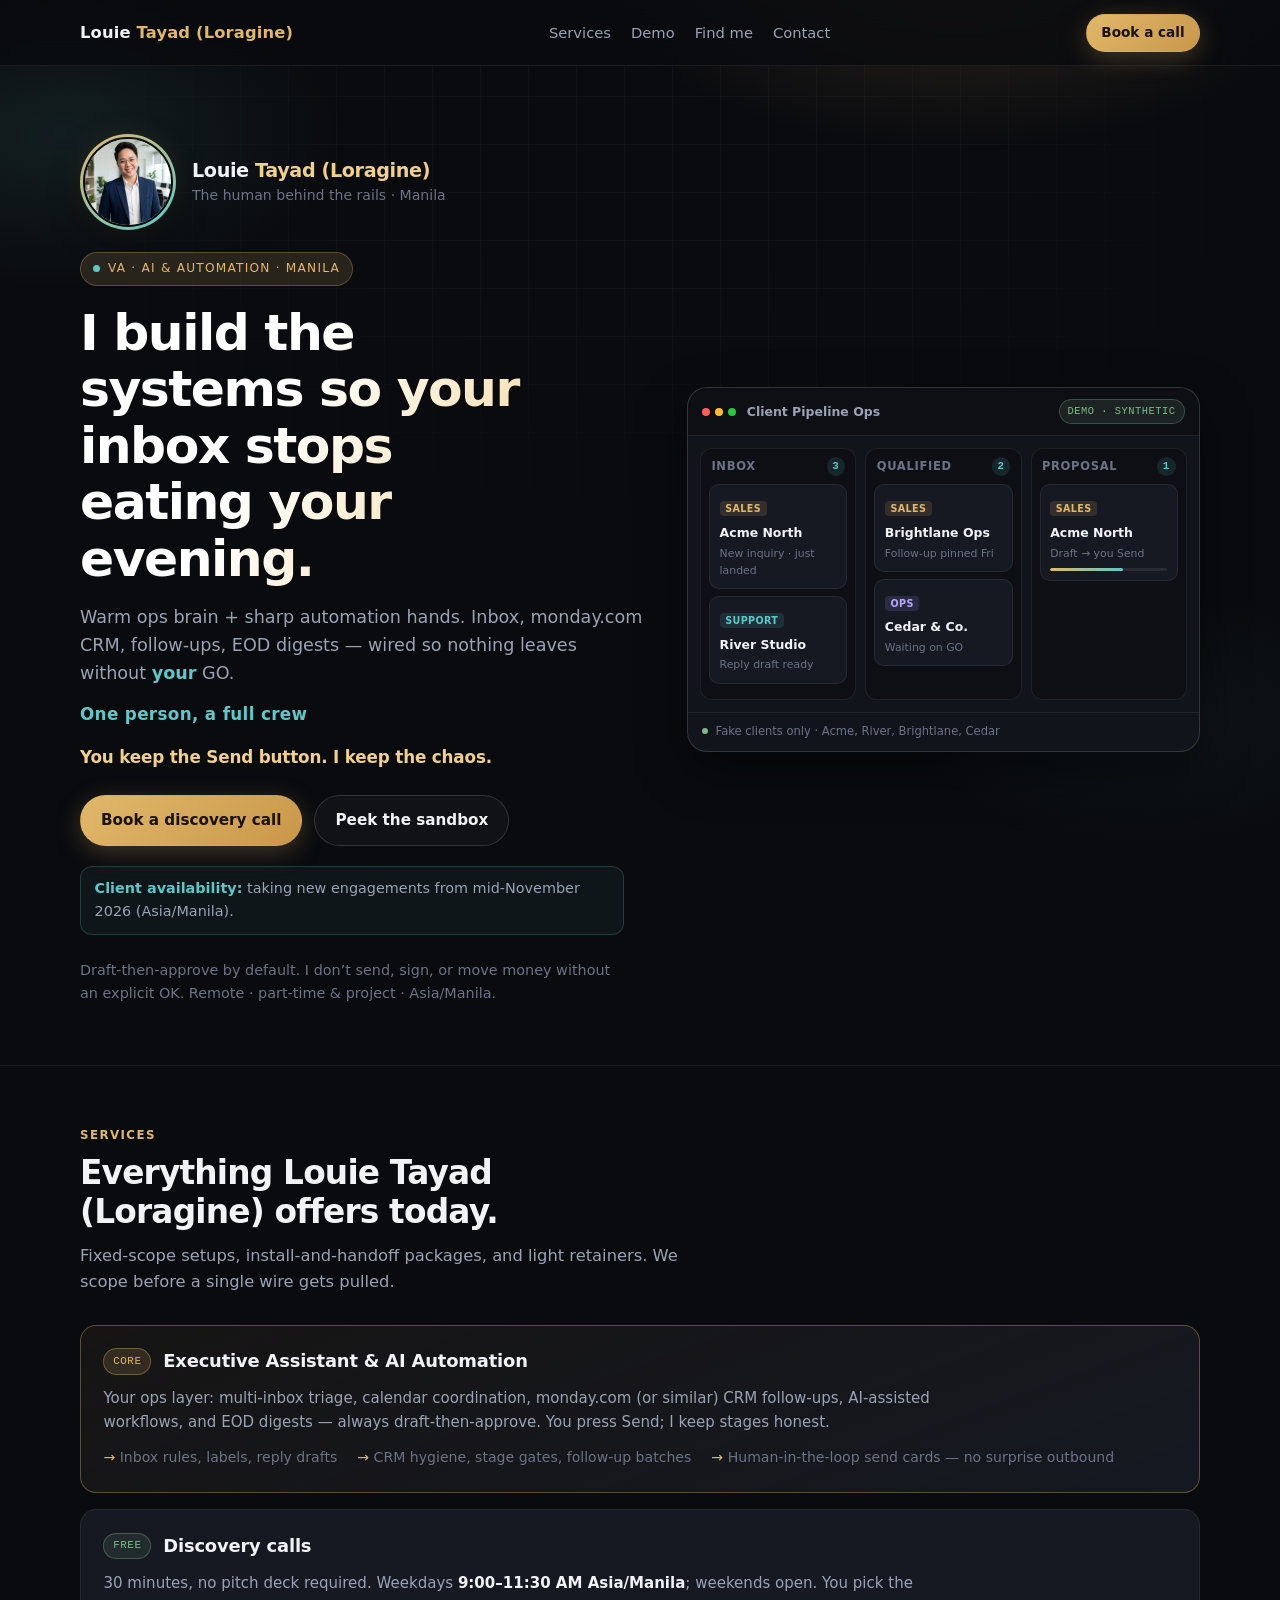
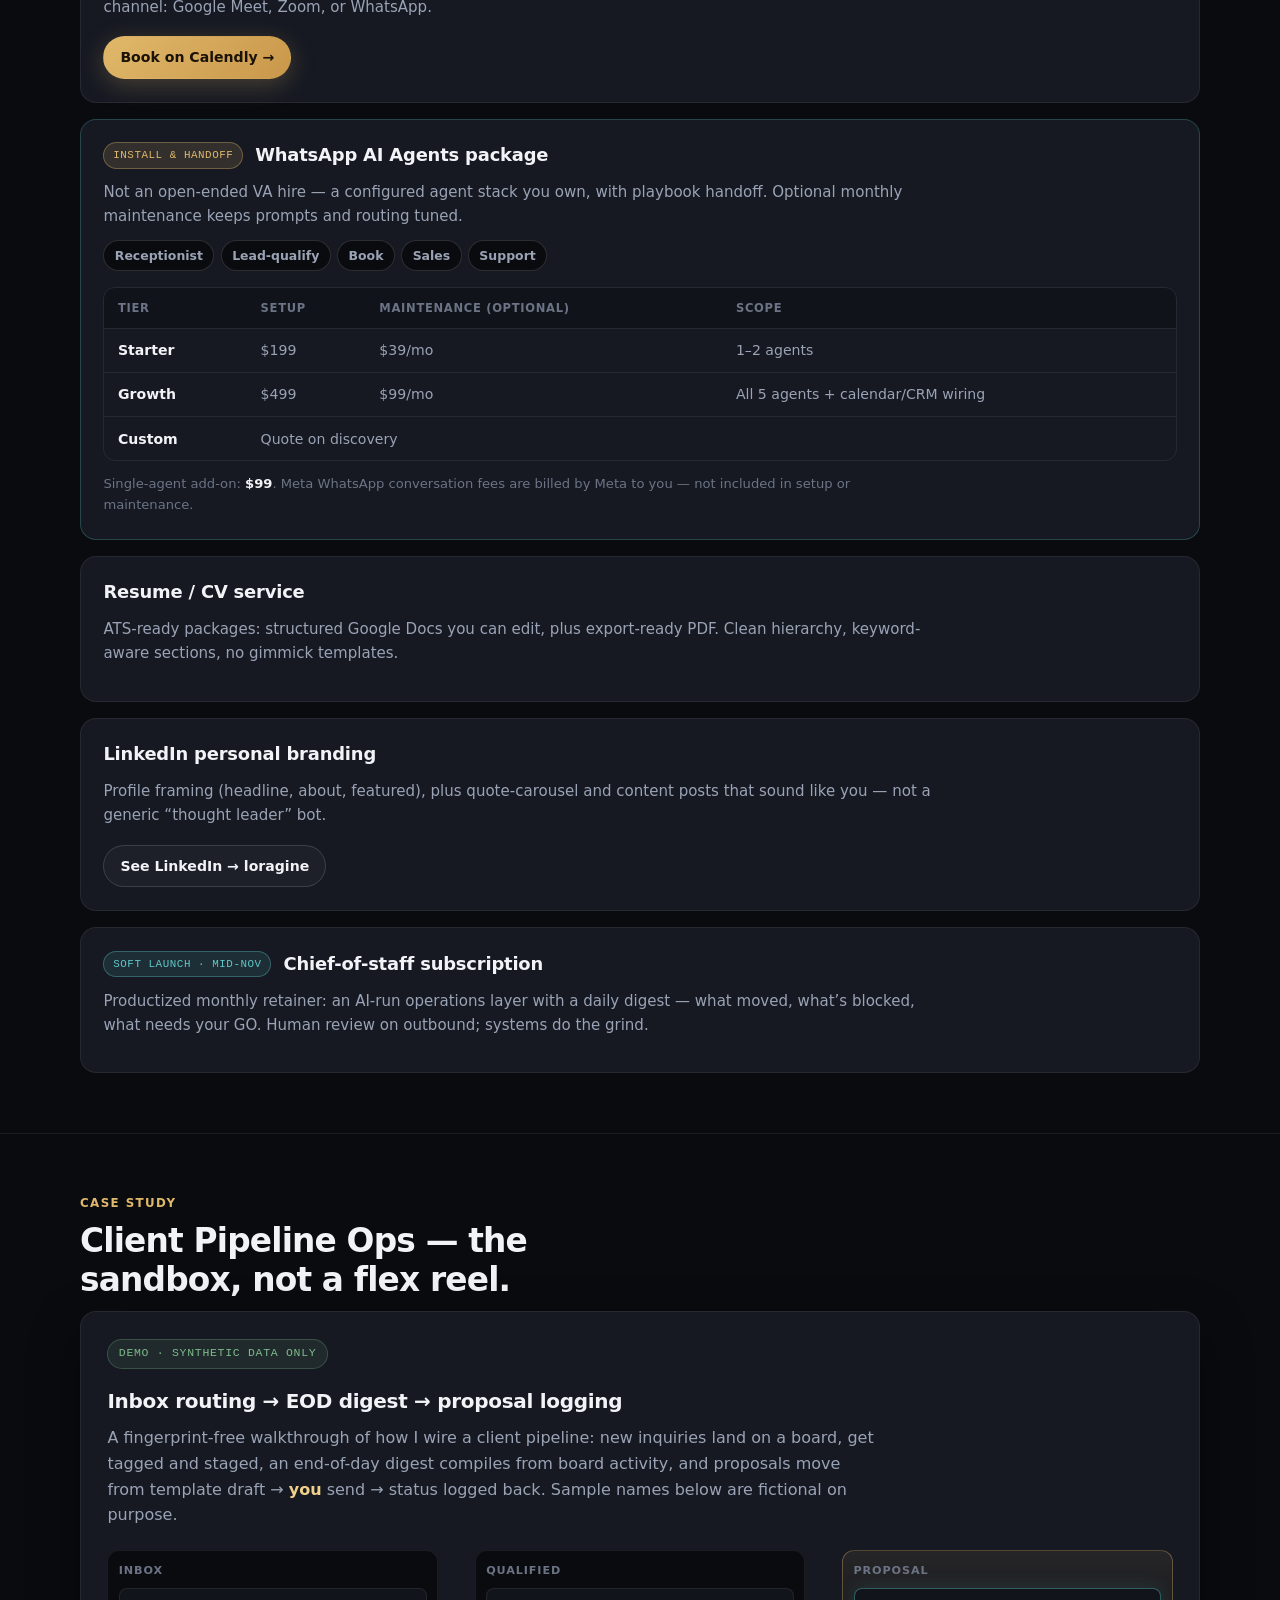
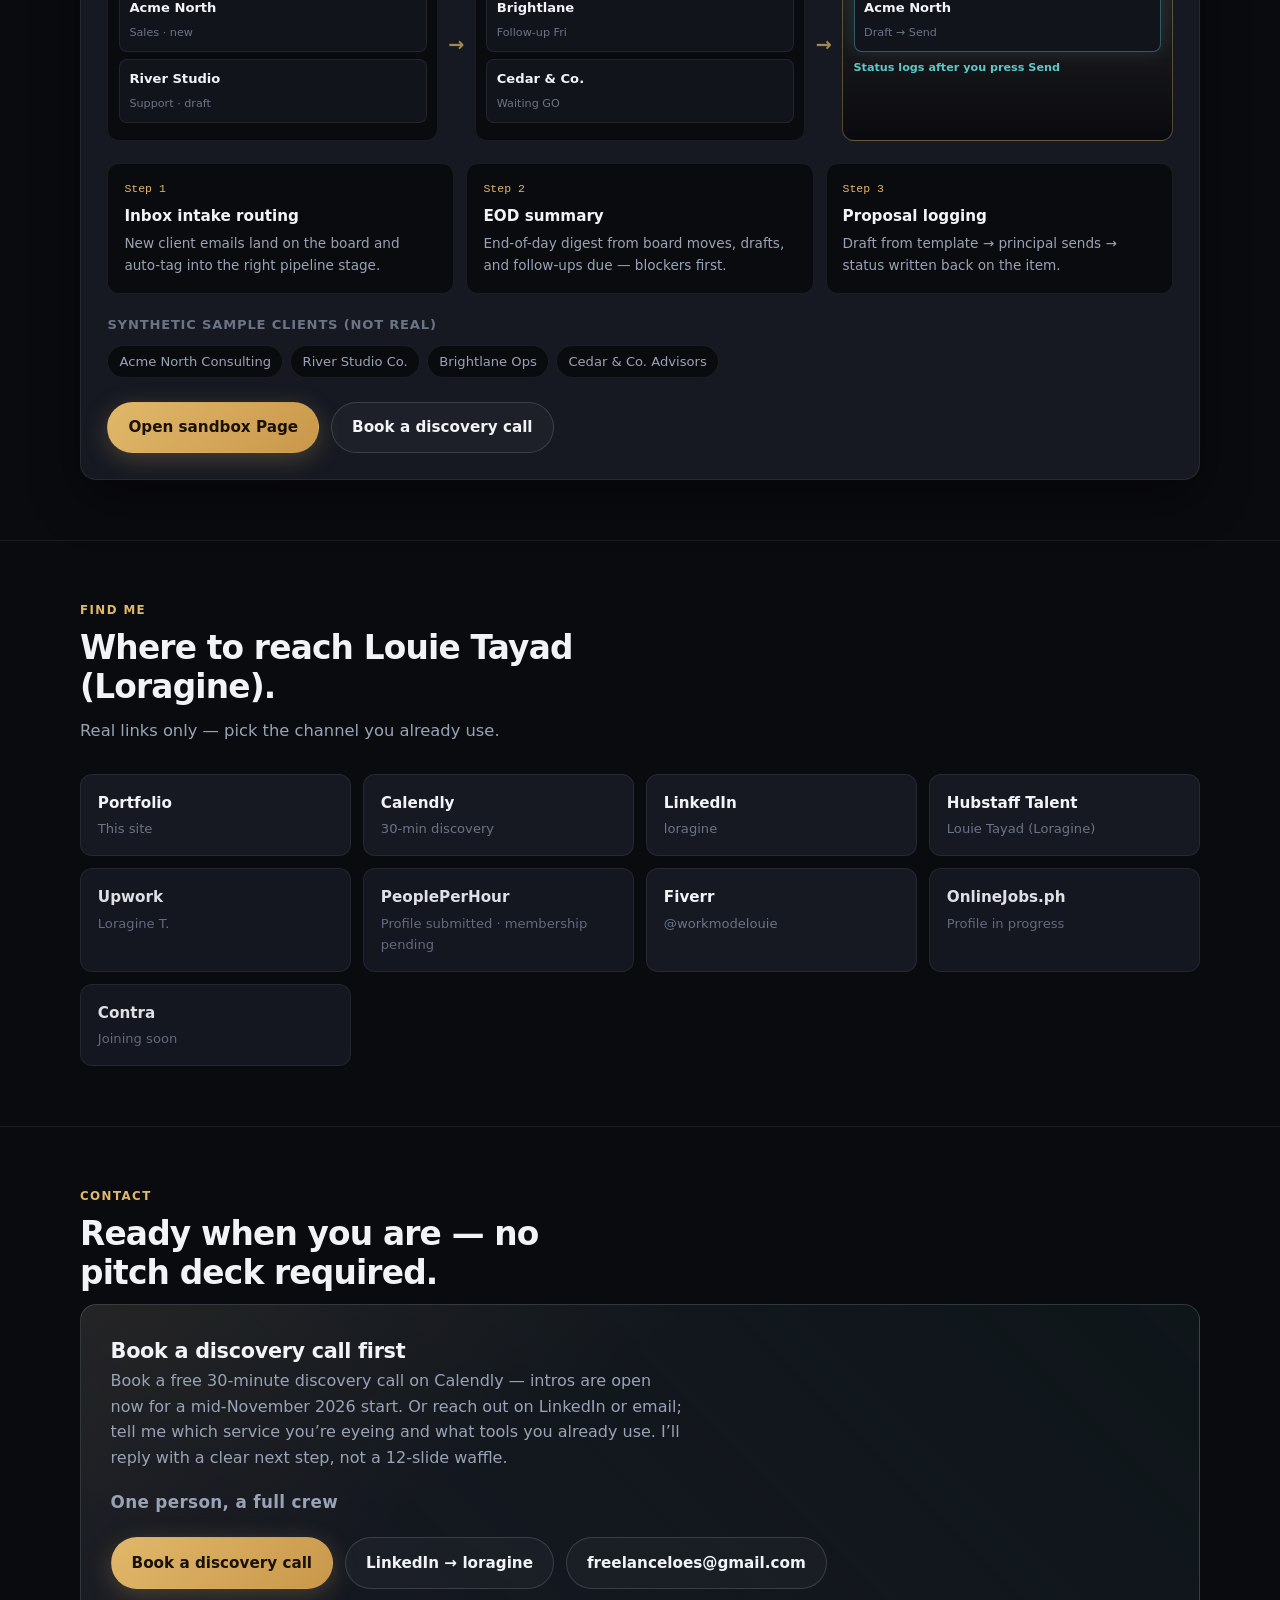
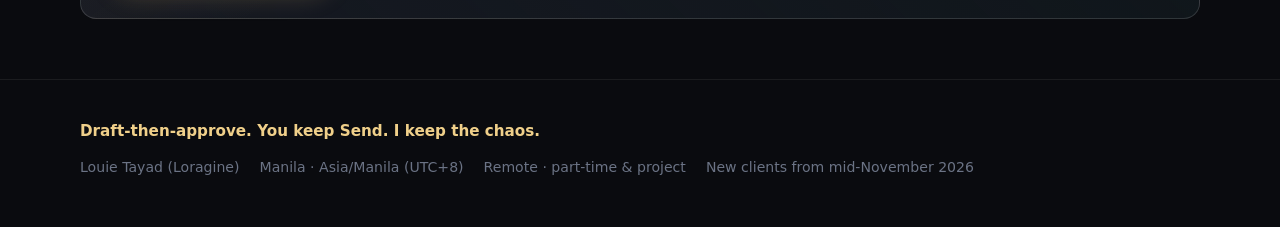
==== commit fcbcb3b3: "Fix display name spelling: Lorogene → Loragine Replace misspelled Lorogene with Loragine (L-O-R-A-G-" ====
--- a/index.html
+++ b/index.html
@@ -3,8 +3,8 @@
 <head>
   <meta charset="utf-8" />
   <meta name="viewport" content="width=device-width, initial-scale=1" />
-  <title>Louie Tayad (Lorogene) — VA + AI/Automation Systems</title>
-  <meta name="description" content="Louie Tayad (Lorogene) — executive assistant, AI automation, WhatsApp agent installs, resume &amp; LinkedIn branding. Draft-then-approve ops. Manila · remote." />
+  <title>Louie Tayad (Loragine) — VA + AI/Automation Systems</title>
+  <meta name="description" content="Louie Tayad (Loragine) — executive assistant, AI automation, WhatsApp agent installs, resume &amp; LinkedIn branding. Draft-then-approve ops. Manila · remote." />
   <meta name="theme-color" content="#0a0b0f" />
   <link rel="stylesheet" href="styles.css" />
 </head>
@@ -14,7 +14,7 @@
 
   <header class="topbar">
     <div class="wrap topbar-inner">
-      <a class="brand" href="#top">Louie <span>Tayad (Lorogene)</span></a>
+      <a class="brand" href="#top">Louie <span>Tayad (Loragine)</span></a>
       <nav class="nav" aria-label="Primary">
         <a href="#services">Services</a>
         <a href="#demo">Demo</a>
@@ -37,14 +37,14 @@
                 sizes="(max-width: 720px) 72px, 96px"
                 width="96"
                 height="96"
-                alt="Louie Tayad (Lorogene) — VA and automation systems"
+                alt="Louie Tayad (Loragine) — VA and automation systems"
                 loading="eager"
                 decoding="async"
                 fetchpriority="high"
               />
             </figure>
             <div class="hero-identity-text">
-              <p class="hero-name">Louie <span class="hero-name-brand">Tayad (Lorogene)</span></p>
+              <p class="hero-name">Louie <span class="hero-name-brand">Tayad (Loragine)</span></p>
               <p class="hero-tagline">The human behind the rails · Manila</p>
             </div>
           </div>
@@ -122,7 +122,7 @@
     <section id="services">
       <div class="wrap">
         <p class="section-label reveal">Services</p>
-        <h2 class="reveal">Everything Louie Tayad (Lorogene) offers today.</h2>
+        <h2 class="reveal">Everything Louie Tayad (Loragine) offers today.</h2>
         <p class="section-intro reveal">
           Fixed-scope setups, install-and-handoff packages, and light retainers. We scope before a single wire gets pulled.
         </p>
@@ -316,7 +316,7 @@
     <section id="presence">
       <div class="wrap">
         <p class="section-label reveal">Find me</p>
-        <h2 class="reveal">Where to reach Louie Tayad (Lorogene).</h2>
+        <h2 class="reveal">Where to reach Louie Tayad (Loragine).</h2>
         <p class="section-intro reveal">Real links only — pick the channel you already use.</p>
         <ul class="presence-grid reveal">
           <li>
@@ -338,9 +338,9 @@
             </a>
           </li>
           <li>
-            <a href="https://hubstafftalent.net/profiles/louie-tayad-lorogene" target="_blank" rel="noopener noreferrer">
+            <a href="https://hubstafftalent.net/profiles/louie-tayad-loragine" target="_blank" rel="noopener noreferrer">
               <strong>Hubstaff Talent</strong>
-              <span>Louie Tayad (Lorogene)</span>
+              <span>Louie Tayad (Loragine)</span>
             </a>
           </li>
           <li>
@@ -406,7 +406,7 @@
     <div class="wrap">
       <p class="promise">Draft-then-approve. You keep Send. I keep the chaos.</p>
       <div class="meta">
-        <span>Louie Tayad (Lorogene)</span>
+        <span>Louie Tayad (Loragine)</span>
         <span>Manila · Asia/Manila (UTC+8)</span>
         <span>Remote · part-time &amp; project</span>
         <span>New clients from mid-November 2026</span>
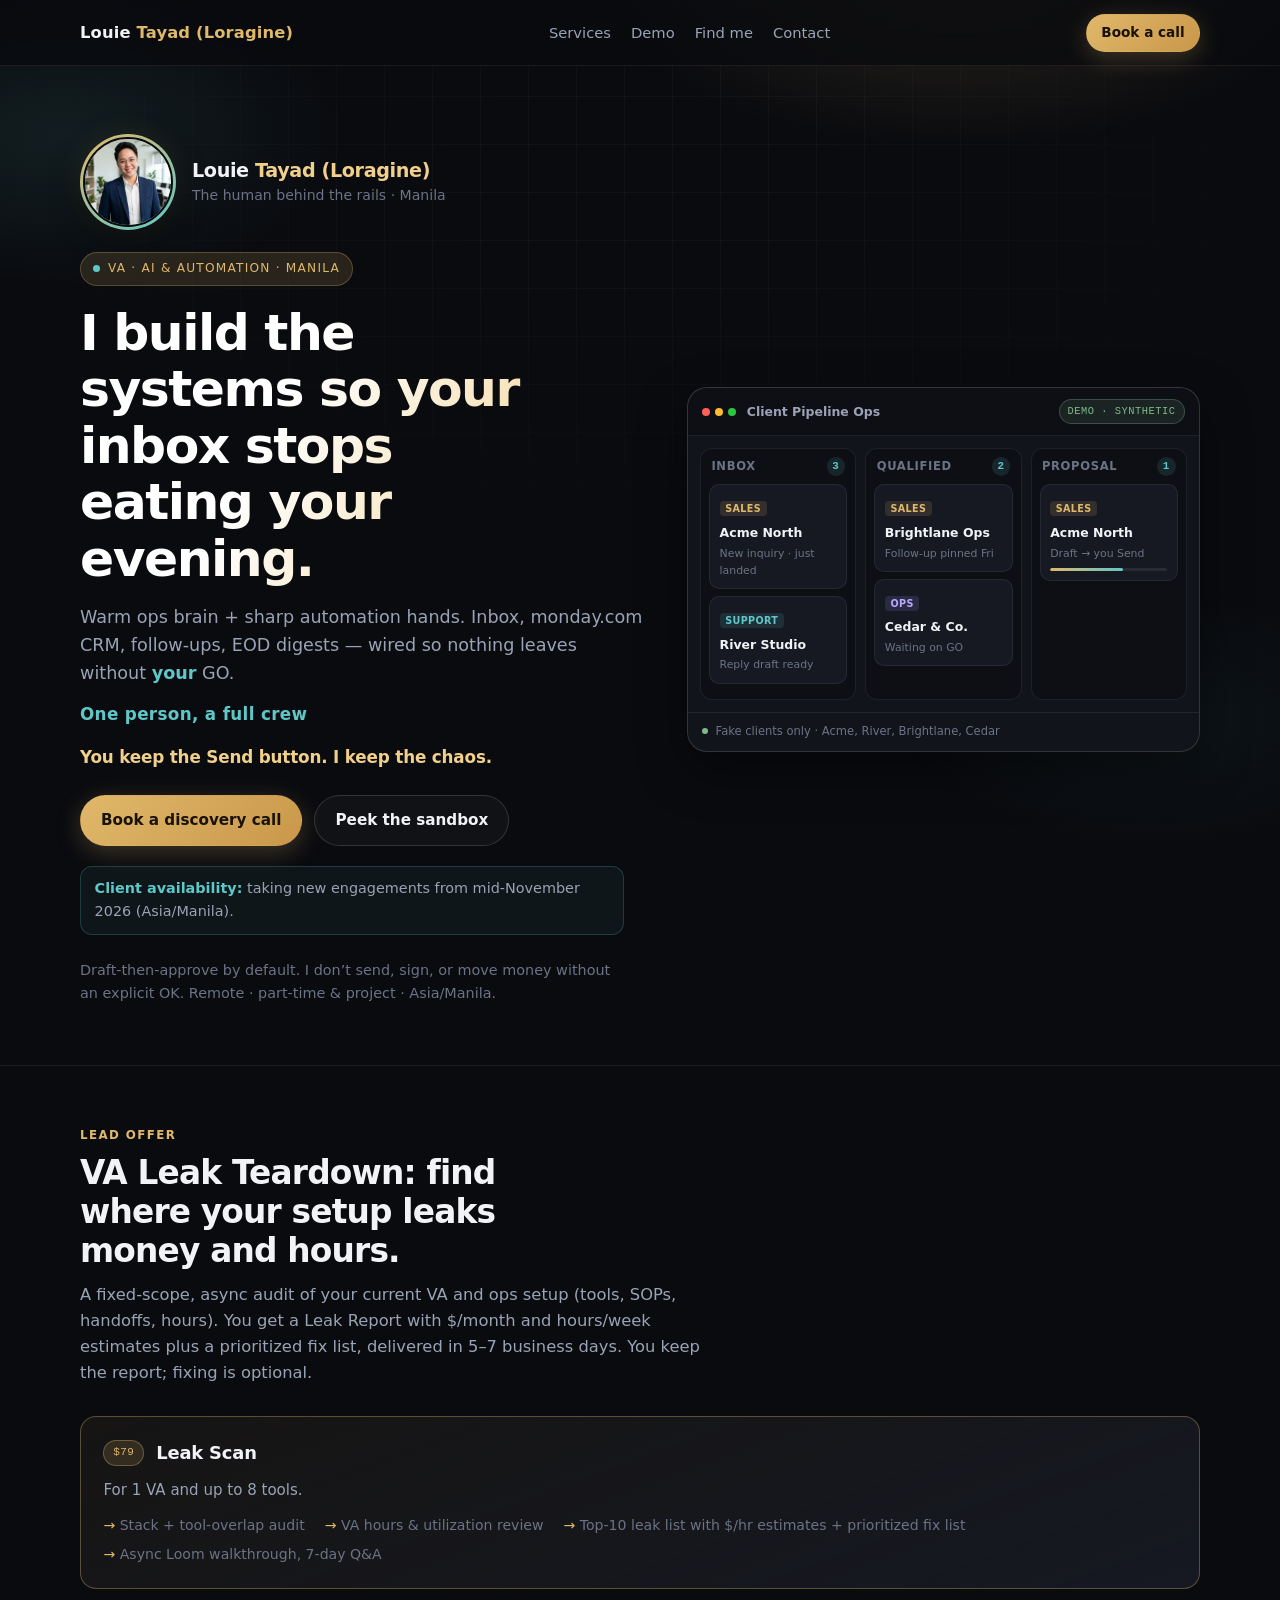
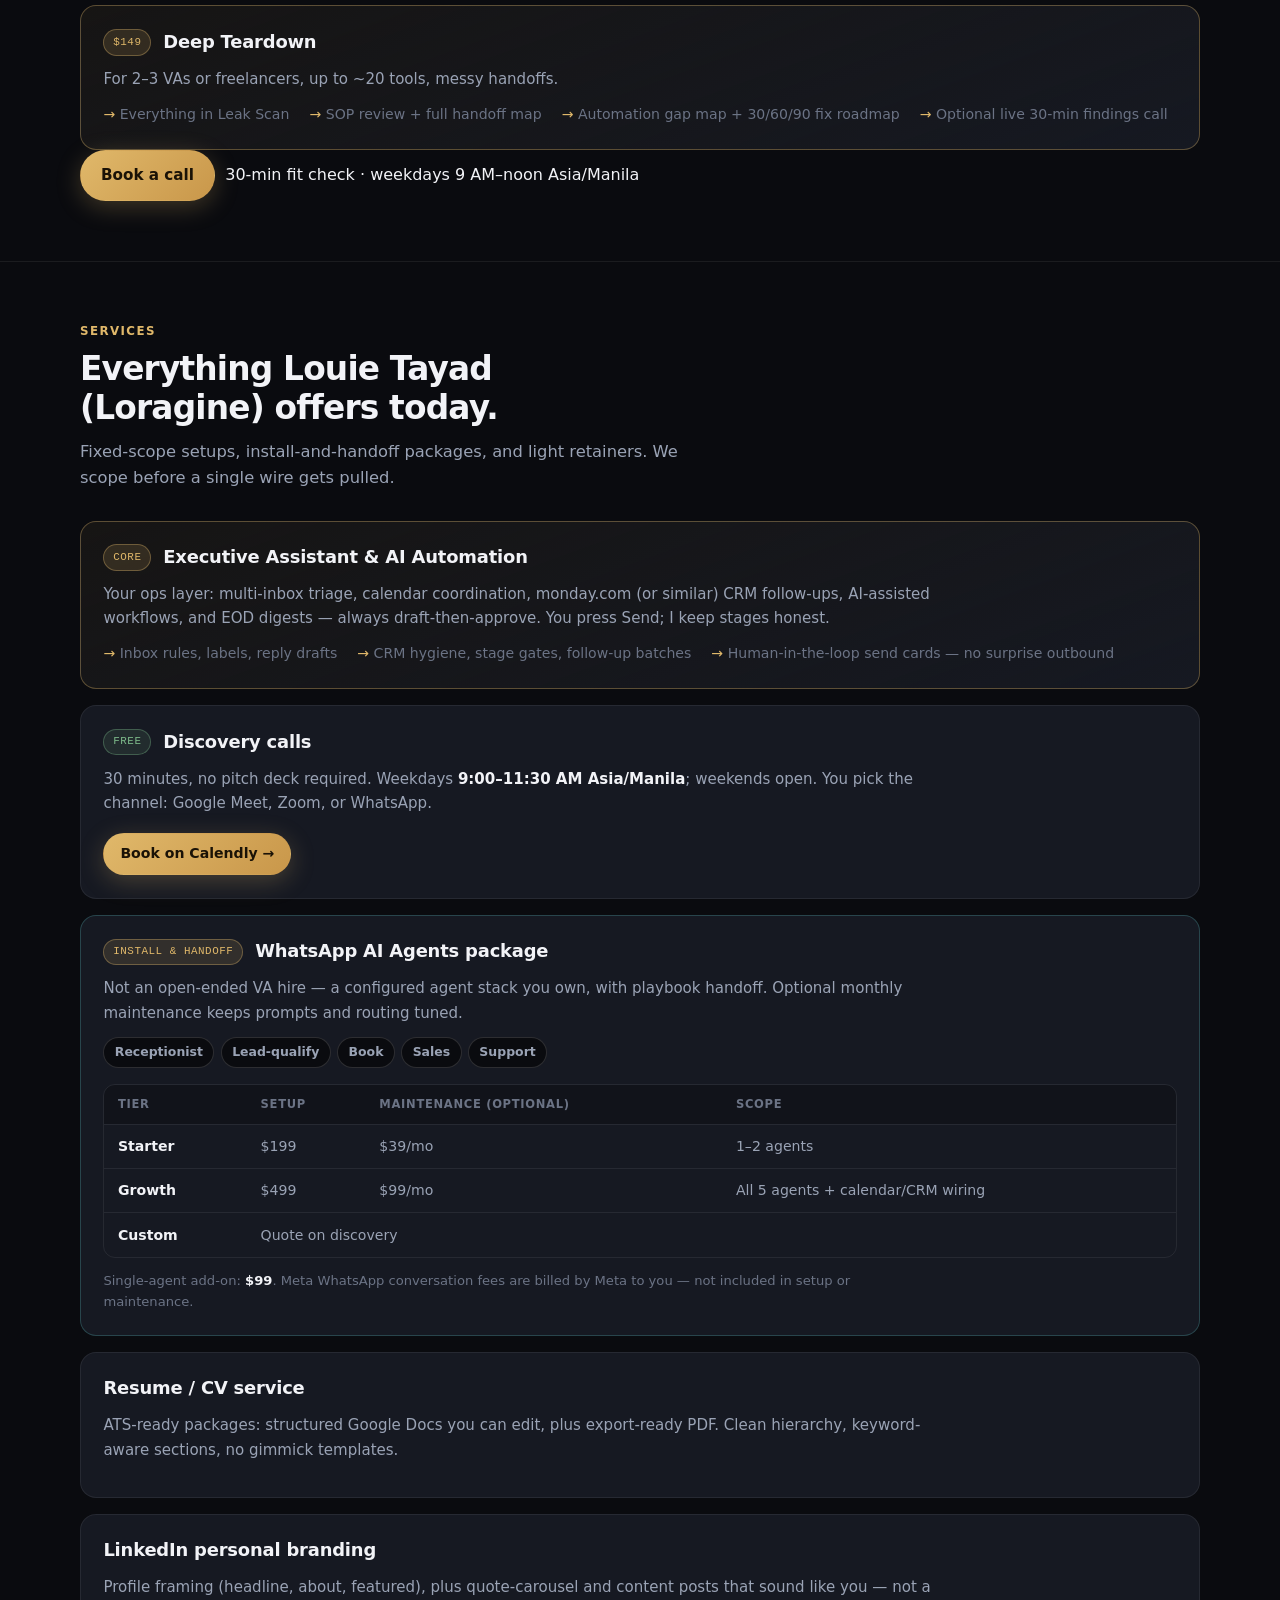
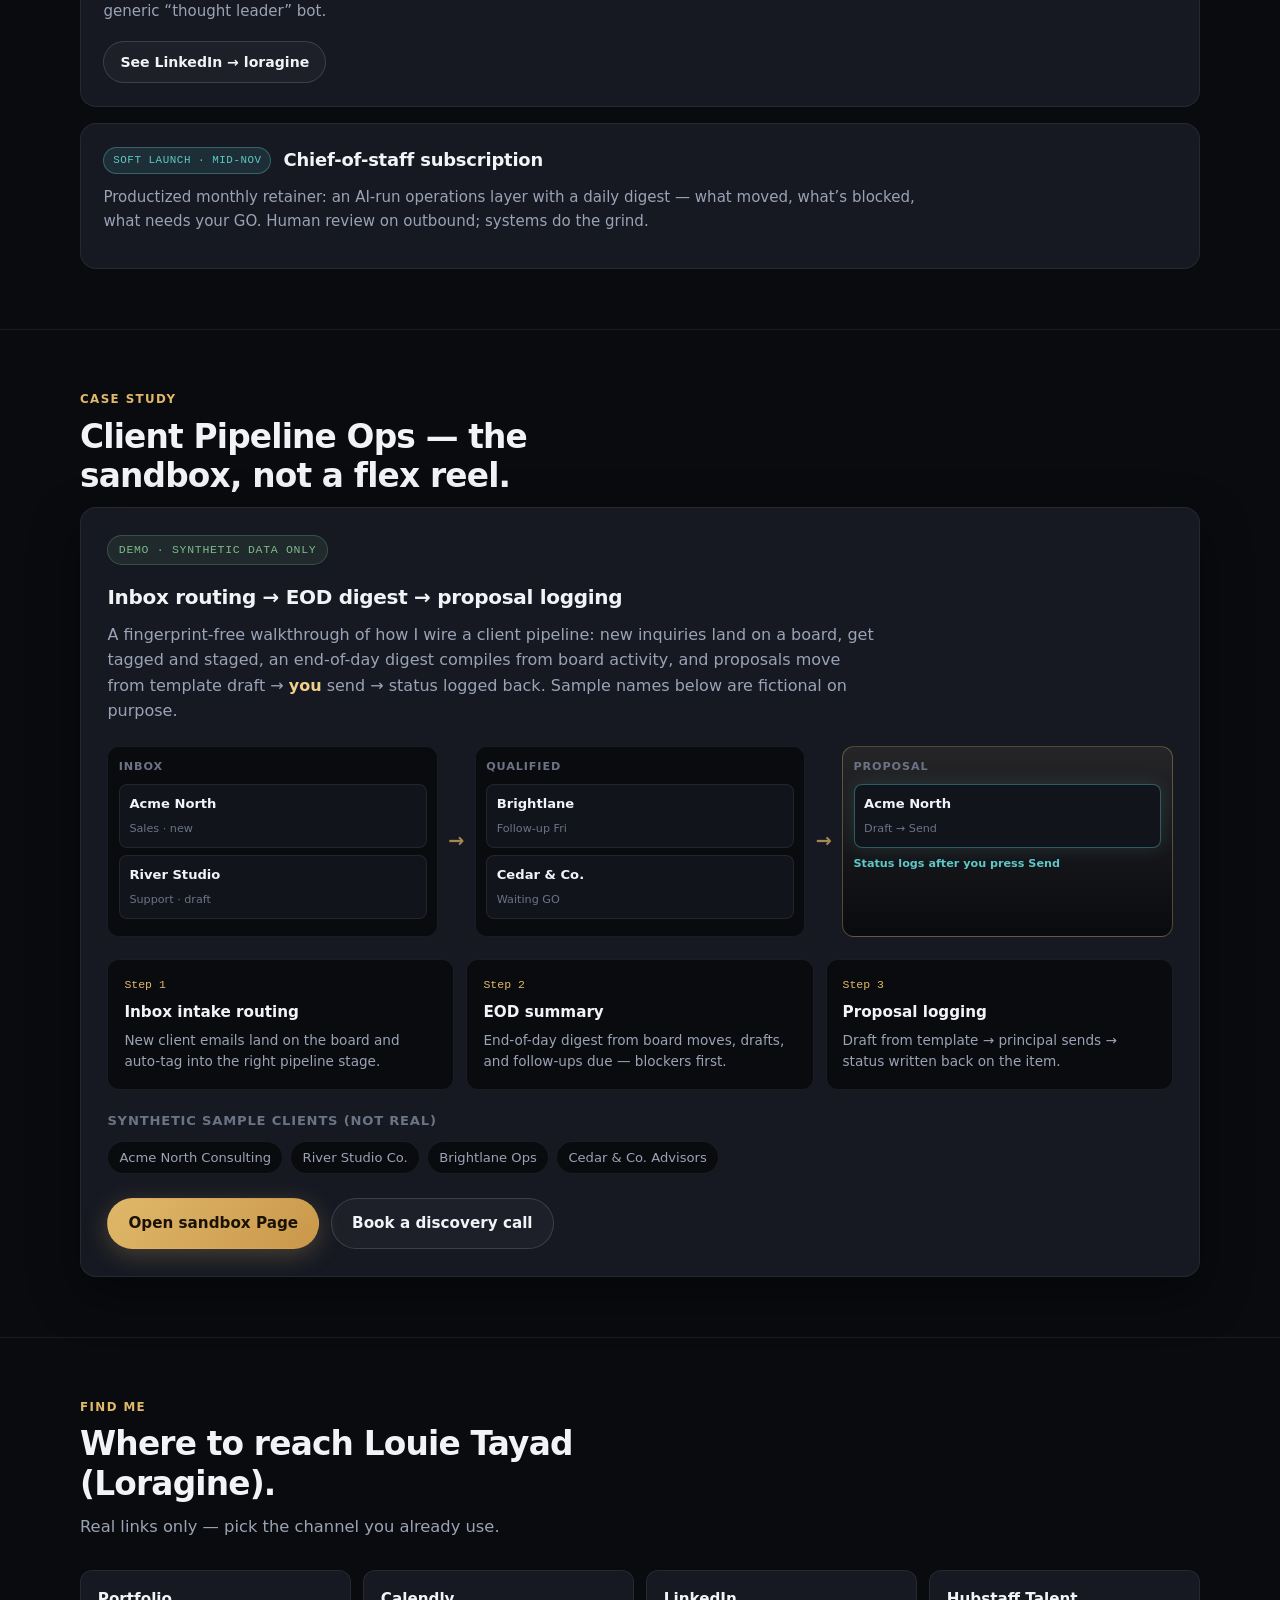
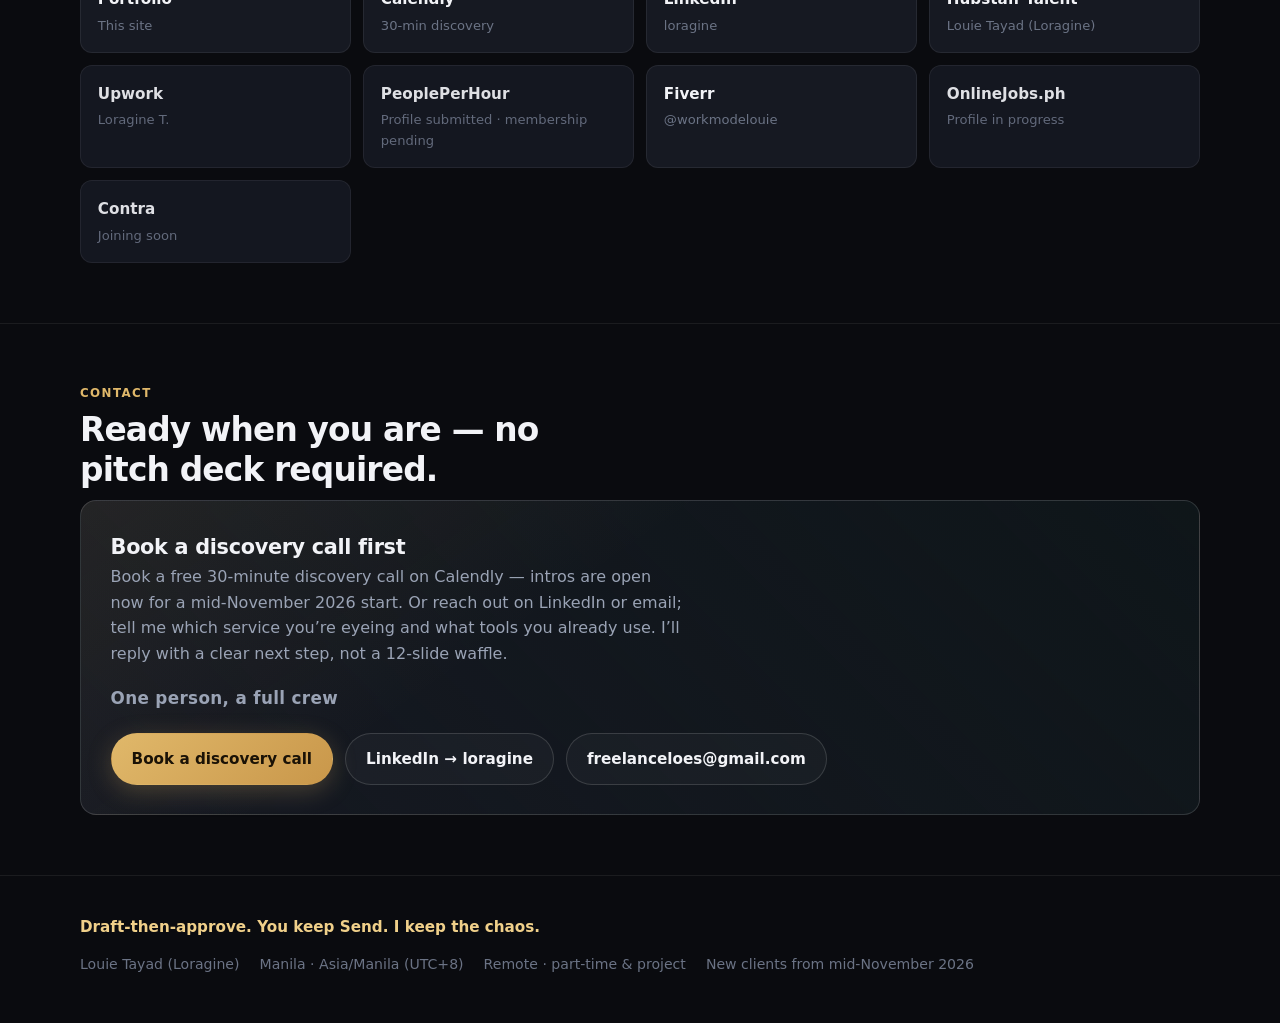
==== commit cd6647e1: "Add VA Leak Teardown lead offer section ($79 / $149) with Book a call" ====
--- a/index.html
+++ b/index.html
@@ -116,6 +116,48 @@
             <span class="live-dot"></span> Fake clients only · Acme, River, Brightlane, Cedar
           </div>
         </aside>
+      </div>
+    </section>
+
+    <section id="teardown">
+      <div class="wrap">
+        <p class="section-label reveal">Lead offer</p>
+        <h2 class="reveal">VA Leak Teardown: find where your setup leaks money and hours.</h2>
+        <p class="section-intro reveal">
+          A fixed-scope, async audit of your current VA and ops setup (tools, SOPs, handoffs, hours). You get a Leak Report with $/month and hours/week estimates plus a prioritized fix list, delivered in 5–7 business days. You keep the report; fixing is optional.
+        </p>
+        <div class="services-list">
+          <article class="service-card reveal service-core">
+            <div class="service-head">
+              <span class="service-badge">$79</span>
+              <h3>Leak Scan</h3>
+            </div>
+            <p>For 1 VA and up to 8 tools.</p>
+            <ul class="service-bullets">
+              <li>Stack + tool-overlap audit</li>
+              <li>VA hours &amp; utilization review</li>
+              <li>Top-10 leak list with $/hr estimates + prioritized fix list</li>
+              <li>Async Loom walkthrough, 7-day Q&amp;A</li>
+            </ul>
+          </article>
+          <article class="service-card reveal service-core">
+            <div class="service-head">
+              <span class="service-badge">$149</span>
+              <h3>Deep Teardown</h3>
+            </div>
+            <p>For 2–3 VAs or freelancers, up to ~20 tools, messy handoffs.</p>
+            <ul class="service-bullets">
+              <li>Everything in Leak Scan</li>
+              <li>SOP review + full handoff map</li>
+              <li>Automation gap map + 30/60/90 fix roadmap</li>
+              <li>Optional live 30-min findings call</li>
+            </ul>
+          </article>
+        </div>
+        <p class="reveal">
+          <a class="btn btn-primary" href="https://calendly.com/workmodelouie/30min" target="_blank" rel="noopener noreferrer">Book a call</a>
+          &nbsp;30-min fit check · weekdays 9 AM–noon Asia/Manila
+        </p>
       </div>
     </section>
 
